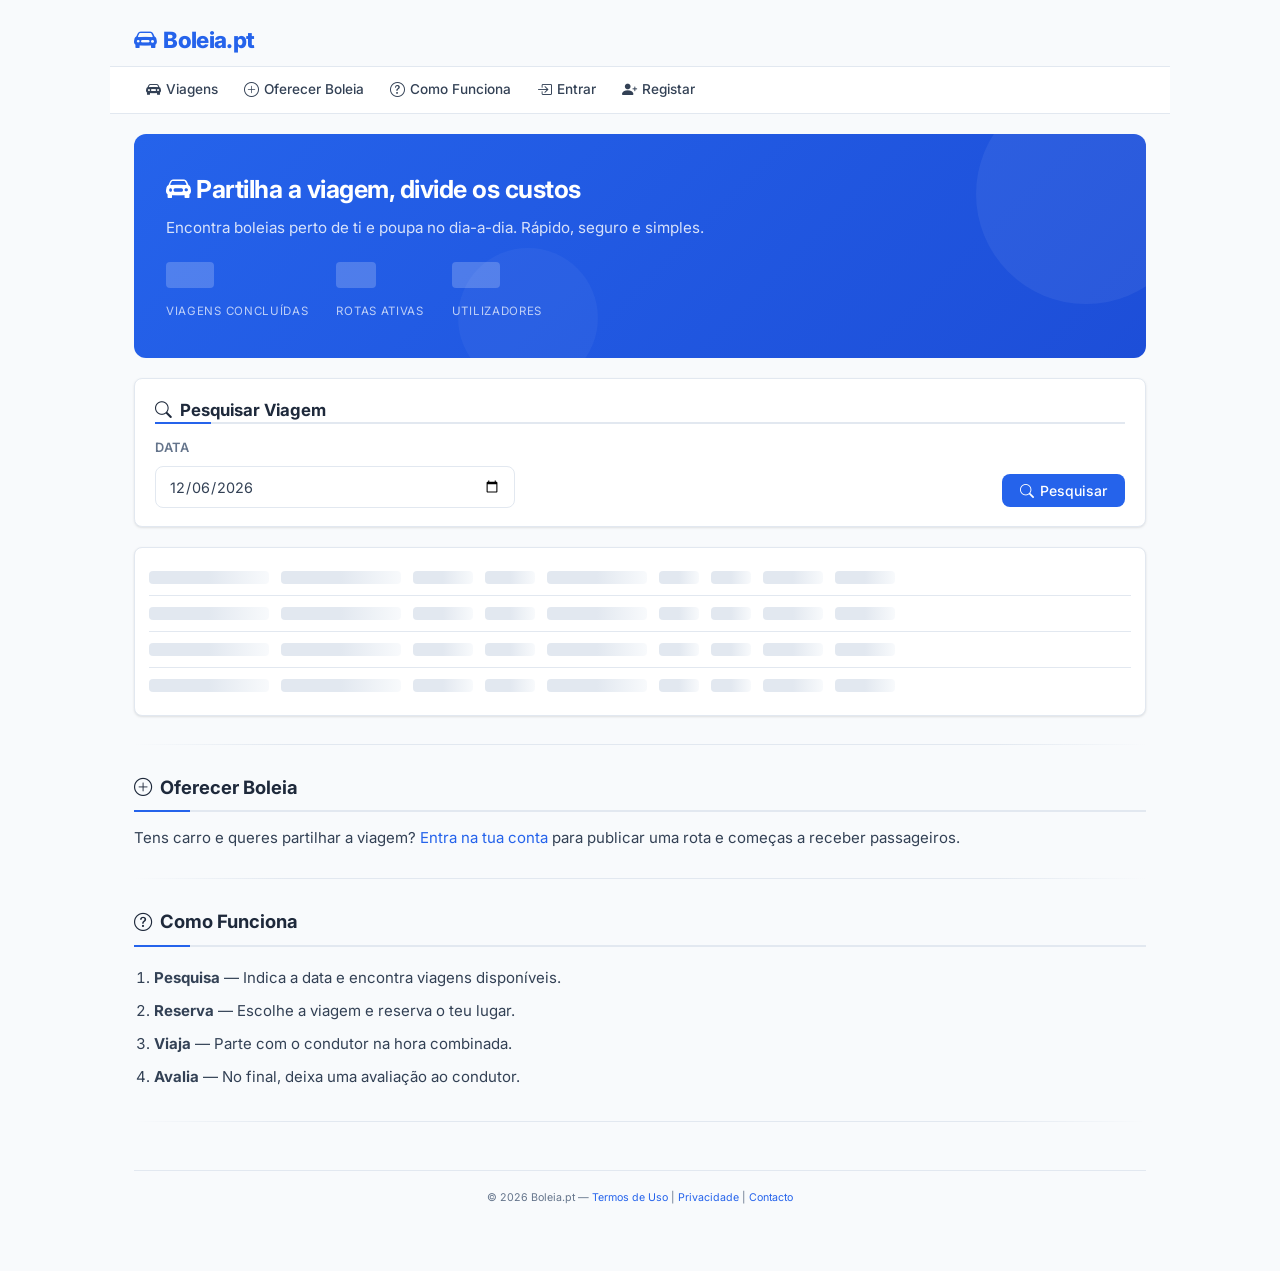
==== frontend/index.html @ d7f95667 "Boleia.pt — plataforma de partilha de viagens" ====
<!DOCTYPE html>
<html lang="pt">
<head>
  <meta charset="UTF-8" />
  <meta name="viewport" content="width=device-width, initial-scale=1.0" />
  <title>Boleia.pt — Partilha de Viagens</title>
  <link rel="stylesheet" href="style.css" />
  <link rel="stylesheet" href="https://cdn.jsdelivr.net/npm/bootstrap-icons@1.11.3/font/bootstrap-icons.min.css" />
  <script>
    fetch('../backend/auth/me.php').then(r => r.json()).then(d => {
      if (d.user) location.replace('dashboard.html');
    }).catch(() => {});
  </script>
</head>
<body>

<h1><i class="bi bi-car-front-fill" aria-hidden="true"></i> Boleia.pt</h1>
<nav>
  <a href="#viagens"><i class="bi bi-car-front-fill"></i> Viagens</a>
  <a href="#oferecer"><i class="bi bi-plus-circle"></i> Oferecer Boleia</a>
  <a href="#como-funciona"><i class="bi bi-question-circle"></i> Como Funciona</a>
  <a href="login.html"><i class="bi bi-box-arrow-in-right"></i> Entrar</a>
  <a href="registo.html"><i class="bi bi-person-plus-fill"></i> Registar</a>
</nav>
<div class="hero">
  <p class="hero-title"><i class="bi bi-car-front-fill"></i> Partilha a viagem, divide os custos</p>
  <p class="hero-sub">Encontra boleias perto de ti e poupa no dia-a-dia. Rápido, seguro e simples.</p>
  <div class="hero-stats" id="hero-stats">
    <div class="hero-stat">
      <strong id="stat-viagens"><div class="skeleton" style="width:48px;height:26px;background:rgba(255,255,255,.2)"></div></strong>
      <span>Viagens concluídas</span>
    </div>
    <div class="hero-stat">
      <strong id="stat-rotas"><div class="skeleton" style="width:40px;height:26px;background:rgba(255,255,255,.2)"></div></strong>
      <span>Rotas ativas</span>
    </div>
    <div class="hero-stat">
      <strong id="stat-users"><div class="skeleton" style="width:48px;height:26px;background:rgba(255,255,255,.2)"></div></strong>
      <span>Utilizadores</span>
    </div>
  </div>
</div>
<div class="filter-bar" id="viagens">
  <h2 style="margin:0 0 14px;border:none;padding:0;font-size:1.05rem"><i class="bi bi-search"></i> Pesquisar Viagem</h2>
  <form onsubmit="pesquisar(event)">
    <div class="form-row">
      <div class="form-group">
        <label for="data">Data</label>
        <input type="date" id="data" required />
      </div>
      <div style="display:flex;align-items:flex-end;gap:8px;padding-bottom:1px">
        <button type="submit"><i class="bi bi-search"></i> Pesquisar</button>
      </div>
    </div>
  </form>
</div>

<div id="tabela-viagens"></div>

<hr>

<h2 id="oferecer"><i class="bi bi-plus-circle"></i> Oferecer Boleia</h2>
<p>Tens carro e queres partilhar a viagem? <a href="login.html">Entra na tua conta</a> para publicar uma rota e começas a receber passageiros.</p>

<hr>

<h2 id="como-funciona"><i class="bi bi-question-circle"></i> Como Funciona</h2>
<ol style="line-height:2.2;padding-left:20px">
  <li><b>Pesquisa</b> — Indica a data e encontra viagens disponíveis.</li>
  <li><b>Reserva</b> — Escolhe a viagem e reserva o teu lugar.</li>
  <li><b>Viaja</b> — Parte com o condutor na hora combinada.</li>
  <li><b>Avalia</b> — No final, deixa uma avaliação ao condutor.</li>
</ol>

<hr>

<footer>
  <small>&copy; 2026 Boleia.pt — <a href="#">Termos de Uso</a> | <a href="#">Privacidade</a> | <a href="#">Contacto</a></small>
</footer>

<script src="utils.js"></script>
<script>
  function fmt(d) { if (!d) return '—'; const [y,m,dd] = d.split('-'); return `${dd}/${m}/${y}`; }
  function esc(s) { return String(s||'').replace(/&/g,'&amp;').replace(/</g,'&lt;').replace(/>/g,'&gt;'); }

  async function carregarViagens(date) {
    const div = document.getElementById('tabela-viagens');
    div.innerHTML = skeletonRows(4, [120,120,60,50,100,40,40,60,60]);

    const res  = await fetch(`../backend/bookings/search.php?date=${date}`);
    const data = await res.json();
    if (!data.success) {
      div.innerHTML = `<div class="alert alert-danger"><i class="bi bi-x-circle-fill"></i> ${esc(data.message)}</div>`;
      return;
    }
    const r = data.results || [];
    if (r.length === 0) {
      div.innerHTML = `<div class="empty-state">
        <i class="bi bi-calendar-x"></i>
        <p>Sem viagens disponíveis para ${fmt(date)}.</p>
        <p style="font-size:0.8rem">Tenta outra data ou <a href="registo.html">regista-te</a> para receber notificações.</p>
      </div>`;
      return;
    }

    div.innerHTML = `
      <p class="result-count"><i class="bi bi-check-circle-fill"></i> ${r.length} viagem(ns) para ${fmt(date)}</p>
      <div class="table-wrap"><table border="1" cellpadding="8">
        <thead><tr>
          <th>Origem</th><th>Destino</th><th>Data</th><th>Hora</th>
          <th>Condutor</th><th>Avaliação</th><th>Lugares</th><th>Preço/pessoa</th><th>Ação</th>
        </tr></thead>
        <tbody>
          ${r.map(v => {
            const stops   = JSON.parse(v.stops || '[]');
            const origem  = stops[0]?.address || '—';
            const destino = stops[stops.length-1]?.address || '—';
            const livres  = v.total_seats - v.seats_taken;
            const rating  = v.avg_rating ? Number(v.avg_rating).toFixed(1) + ' ★' : '—';
            return `<tr>
              <td>${esc(origem)}</td>
              <td>${esc(destino)}</td>
              <td>${fmt(v.date)}</td>
              <td>${v.depart_time?.slice(0,5) || '—'}</td>
              <td>${esc(v.driver_name)}</td>
              <td>${rating}</td>
              <td>${livres}</td>
              <td class="price-tag">${Number(v.price_per_seat).toFixed(2)} <small>€</small></td>
              <td><a href="login.html" class="btn-sm btn-info"><i class="bi bi-arrow-right-circle-fill"></i> Ver</a></td>
            </tr>`;
          }).join('')}
        </tbody>
      </table></div>`;
  }

  async function carregarStats() {
    const res  = await fetch('../backend/routes/public_stats.php');
    const data = await res.json();
    document.getElementById('stat-viagens').textContent = data.total_trips  || '—';
    document.getElementById('stat-rotas').textContent   = data.active_routes || '—';
    document.getElementById('stat-users').textContent   = data.total_users  || '—';
  }

  function pesquisar(e) {
    e.preventDefault();
    const date = document.getElementById('data').value;
    if (!date) { toast('Seleciona uma data.', 'warning'); return; }
    carregarViagens(date);
  }

  const hoje = new Date().toISOString().slice(0,10);
  document.getElementById('data').value = hoje;
  carregarViagens(hoje);
  carregarStats();
</script>

</body>
</html>
---- frontend/style.css ----
@import url('https://fonts.googleapis.com/css2?family=Inter:wght@300;400;500;600;700&display=swap');


:root {
  --primary:        #2563EB;
  --primary-dark:   #1D4ED8;
  --primary-light:  #EFF6FF;
  --dark:           #1E293B;
  --text:           #334155;
  --muted:          #64748B;
  --bg:             #F8FAFC;
  --surface:        #FFFFFF;
  --border:         #E2E8F0;
  --danger:         #DC2626;
  --danger-light:   #FEF2F2;
  --success:        #16A34A;
  --success-light:  #F0FDF4;
  --warning:        #D97706;
  --warning-light:  #FFFBEB;
  --radius:         8px;
  --shadow:         0 1px 3px rgba(0,0,0,.08), 0 1px 2px rgba(0,0,0,.04);
  --shadow-md:      0 4px 12px rgba(0,0,0,.1), 0 2px 4px rgba(0,0,0,.06);
}


*, *::before, *::after { box-sizing: border-box; margin: 0; padding: 0; }

body {
  font-family: 'Inter', system-ui, Arial, sans-serif;
  font-size: 15px;
  line-height: 1.6;
  background: var(--bg);
  color: var(--text);
  max-width: 1060px;
  margin: 0 auto;
  padding: 0 24px 64px;
}


body > h1:first-of-type {
  font-size: 1.4rem;
  font-weight: 800;
  color: var(--primary);
  padding: 22px 0 2px;
  letter-spacing: -0.03em;
  display: flex;
  align-items: center;
  gap: 8px;
}

.user-bar {
  font-size: 0.85rem;
  color: var(--muted);
  margin-bottom: 4px;
}
.user-bar b { color: var(--dark); font-weight: 600; }
.user-bar a { color: var(--muted); font-size: 0.85rem; display: inline-flex; align-items: center; gap: 3px; }
.user-bar a:hover { color: var(--primary); text-decoration: none; }


nav {
  display: flex;
  flex-wrap: wrap;
  gap: 2px;
  margin: 6px -24px 0;
  padding: 5px 24px;
  border-top: 1px solid var(--border);
  border-bottom: 1px solid var(--border);
  font-size: 0; 
  position: sticky;
  top: 0;
  z-index: 100;
  background: rgba(255,255,255,0.92);
  backdrop-filter: blur(10px);
  -webkit-backdrop-filter: blur(10px);
}
nav a {
  display: inline-flex;
  align-items: center;
  gap: 5px;
  padding: 6px 12px;
  border-radius: 6px;
  color: var(--text);
  text-decoration: none;
  font-size: 0.85rem;
  font-weight: 500;
  transition: background 150ms, color 150ms;
}
nav a:hover { background: var(--primary-light); color: var(--primary); text-decoration: none; }
nav a i { font-size: 0.95rem; }


h1 { font-size: 1.5rem; font-weight: 700; color: var(--dark); letter-spacing: -0.02em; }
h2 {
  font-size: 1.15rem; font-weight: 700; color: var(--dark);
  margin: 28px 0 14px; padding-bottom: 10px;
  border-bottom: none;
  background: linear-gradient(90deg, var(--primary) 0, var(--primary) 56px, var(--border) 56px) no-repeat bottom / 100% 2px;
  display: flex; align-items: center; gap: 8px;
}
h3 { font-size: 1rem; font-weight: 600; color: var(--dark); margin: 20px 0 10px; }
h4 { font-size: 0.9rem; font-weight: 600; color: var(--text); margin: 14px 0 8px; }


hr {
  border: none;
  height: 1px;
  background: linear-gradient(90deg, transparent, var(--border) 15%, var(--border) 85%, transparent);
  margin: 28px 0;
}


a { color: var(--primary); text-decoration: none; }
a:hover { color: var(--primary-dark); text-decoration: underline; }


button, input[type="submit"] {
  display: inline-flex;
  align-items: center;
  gap: 6px;
  background: var(--primary);
  color: #fff;
  border: none;
  padding: 8px 18px;
  border-radius: var(--radius);
  font-size: 0.875rem;
  font-weight: 500;
  font-family: inherit;
  cursor: pointer;
  transition: background 150ms, transform 80ms;
}
button:hover { background: var(--primary-dark); }
button:active { transform: scale(0.98); }
button:disabled { opacity: 0.5; cursor: not-allowed; transform: none; }

button[type="button"] {
  background: var(--surface);
  color: var(--text);
  border: 1px solid var(--border);
}
button[type="button"]:hover { background: var(--bg); border-color: var(--primary); color: var(--primary); }


a.btn-sm {
  display: inline-flex;
  align-items: center;
  gap: 4px;
  padding: 3px 10px;
  border-radius: 6px;
  font-size: 0.8rem;
  font-weight: 500;
  cursor: pointer;
  text-decoration: none;
  transition: background 150ms;
}
a.btn-ok  { background: var(--success-light); color: var(--success); }
a.btn-ok:hover { background: #DCFCE7; color: var(--success); text-decoration: none; }
a.btn-danger { background: var(--danger-light); color: var(--danger); }
a.btn-danger:hover { background: #FECACA; color: var(--danger); text-decoration: none; }
a.btn-info { background: var(--primary-light); color: var(--primary); }
a.btn-info:hover { background: #DBEAFE; color: var(--primary-dark); text-decoration: none; }
a.btn-muted { background: #F1F5F9; color: var(--muted); }
a.btn-muted:hover { background: #E2E8F0; color: var(--text); text-decoration: none; }


form label { display: block; font-weight: 500; font-size: 0.875rem; color: var(--text); margin-bottom: 4px; }

form input[type="text"],
form input[type="email"],
form input[type="password"],
form input[type="number"],
form input[type="date"],
form input[type="time"],
form input[type="tel"],
form input[type="url"],
form select,
form textarea {
  display: block;
  padding: 10px 13px;
  min-height: 42px;
  border: 1px solid var(--border);
  border-radius: var(--radius);
  font-size: 0.9rem;
  font-family: inherit;
  color: var(--text);
  background: var(--surface);
  width: 100%;
  max-width: 360px;
  transition: border-color 180ms, box-shadow 180ms;
}
form input:focus, form select:focus, form textarea:focus {
  outline: none;
  border-color: var(--primary);
  box-shadow: 0 0 0 3px rgba(37,99,235,.12);
}

fieldset {
  border: 1px solid var(--border);
  border-radius: var(--radius);
  padding: 12px 16px;
  margin: 8px 0;
}
fieldset legend { font-weight: 600; font-size: 0.875rem; padding: 0 6px; color: var(--text); }
fieldset label { display: inline-flex; align-items: center; gap: 6px; font-weight: 400; margin-right: 16px; cursor: pointer; }


table {
  border-collapse: collapse;
  width: 100%;
  background: var(--surface);
  border-radius: var(--radius);
  overflow: hidden;
  box-shadow: var(--shadow);
  font-size: 0.875rem;
}

table[border], table[border] td, table[border] th { border: none; }
thead th {
  background: var(--dark);
  color: #fff;
  padding: 11px 14px;
  text-align: left;
  font-weight: 600;
  font-size: 0.72rem;
  text-transform: uppercase;
  letter-spacing: 0.06em;
  white-space: nowrap;
}
thead th:first-child { border-radius: var(--radius) 0 0 0; }
thead th:last-child  { border-radius: 0 var(--radius) 0 0; }
td {
  padding: 11px 14px;
  border-bottom: 1px solid var(--border);
  vertical-align: middle;
}
tr:last-child td { border-bottom: none; }
tbody tr:nth-child(even) { background: #FAFBFD; }
tbody tr:hover { background: var(--primary-light); transition: background 120ms; }


.badge {
  display: inline-flex;
  align-items: center;
  gap: 4px;
  padding: 2px 9px;
  border-radius: 99px;
  font-size: 0.72rem;
  font-weight: 600;
  white-space: nowrap;
}
.badge-pending   { background: var(--warning-light); color: var(--warning); }
.badge-confirmed { background: var(--success-light); color: var(--success); }
.badge-completed { background: var(--primary-light); color: var(--primary); }
.badge-cancelled { background: var(--danger-light);  color: var(--danger); }
.badge-active    { background: var(--success-light); color: var(--success); }
.badge-paused    { background: var(--warning-light); color: var(--warning); }
.badge-archived  { background: #F1F5F9; color: var(--muted); }


.alert {
  display: flex;
  align-items: flex-start;
  gap: 10px;
  padding: 12px 16px;
  border-radius: var(--radius);
  font-size: 0.875rem;
  margin-bottom: 16px;
  line-height: 1.5;
}
.alert i { font-size: 1.1rem; flex-shrink: 0; margin-top: 1px; }
.alert-warning { background: var(--warning-light); border: 1px solid #FDE68A; color: #92400E; }
.alert-success { background: var(--success-light); border: 1px solid #BBF7D0; color: #166534; }
.alert-danger  { background: var(--danger-light);  border: 1px solid #FECACA; color: #991B1B; }
.alert-info    { background: var(--primary-light); border: 1px solid #BFDBFE; color: #1E40AF; }


.caixa {
  background: var(--surface);
  border: 1px solid var(--border);
  border-radius: var(--radius);
  padding: 20px 24px;
  margin-top: 16px;
  box-shadow: var(--shadow);
}


.modal-box {
  display: none;
  border: none !important;
  border-radius: var(--radius) !important;
  box-shadow: var(--shadow-md) !important;
  padding: 24px !important;
  background: var(--surface);
}
.modal-box h3 { margin-top: 0; }


#mapa { border-radius: var(--radius); overflow: hidden; }


a.back-link {
  display: inline-flex;
  align-items: center;
  gap: 5px;
  color: var(--muted);
  font-size: 0.875rem;
}
a.back-link:hover { color: var(--primary); text-decoration: none; }


footer {
  margin-top: 48px;
  color: var(--muted);
  font-size: 0.8rem;
  text-align: center;
  padding-top: 16px;
  border-top: 1px solid var(--border);
}


@media (max-width: 640px) {
  body { padding: 0 12px 32px; }
  table { font-size: 0.8rem; }
  td, thead th { padding: 8px 10px; }
  form input, form select, form textarea { max-width: 100%; }
  nav a { font-size: 0.8rem; padding: 4px 8px; }
}


:focus-visible {
  outline: 2px solid var(--primary);
  outline-offset: 2px;
  border-radius: var(--radius);
}
button:focus-visible, input[type="submit"]:focus-visible { outline-offset: 3px; }


nav a.nav-active {
  background: var(--primary-light);
  color: var(--primary);
  font-weight: 600;
}


.tabs {
  display: flex;
  gap: 2px;
  border-bottom: 2px solid var(--border);
  margin: 20px 0 0;
  overflow-x: auto;
  -webkit-overflow-scrolling: touch;
  scrollbar-width: none;
}
.tabs::-webkit-scrollbar { display: none; }
.tab-btn {
  display: inline-flex;
  align-items: center;
  gap: 6px;
  padding: 9px 16px;
  border-radius: 6px 6px 0 0;
  color: var(--muted);
  font-size: 0.875rem;
  font-weight: 500;
  background: transparent;
  border: none;
  border-bottom: 2px solid transparent;
  margin-bottom: -2px;
  cursor: pointer;
  text-decoration: none;
  white-space: nowrap;
  transition: color 150ms, background 150ms;
  font-family: inherit;
}
.tab-btn:hover { color: var(--text); background: var(--bg); text-decoration: none; }
.tab-btn.active { color: var(--primary); border-bottom-color: var(--primary); font-weight: 600; }
.tab-count {
  background: #E2E8F0;
  color: var(--muted);
  border-radius: 99px;
  font-size: 0.68rem;
  padding: 1px 6px;
  font-weight: 700;
  min-width: 18px;
  text-align: center;
}
.tab-btn.active .tab-count { background: var(--primary); color: #fff; }
.tab-panel { display: none; padding-top: 20px; }
.tab-panel.active { display: block; }


.stat-grid {
  display: grid;
  grid-template-columns: repeat(auto-fit, minmax(150px, 1fr));
  gap: 12px;
  margin: 16px 0 24px;
}
.stat-card {
  background: var(--surface);
  border: 1px solid var(--border);
  border-left: 3px solid var(--border);
  border-radius: var(--radius);
  padding: 16px 18px;
  box-shadow: var(--shadow);
  transition: box-shadow 150ms;
}
.stat-card:hover { box-shadow: var(--shadow-md); }
.stat-card.c-primary { border-left-color: var(--primary); }
.stat-card.c-success  { border-left-color: var(--success); }
.stat-card.c-warning  { border-left-color: var(--warning); }
.stat-card.c-muted    { border-left-color: var(--muted); }
.stat-label {
  font-size: 0.72rem;
  font-weight: 600;
  color: var(--muted);
  text-transform: uppercase;
  letter-spacing: 0.06em;
  margin-bottom: 6px;
}
.stat-value {
  font-size: 1.55rem;
  font-weight: 700;
  color: var(--dark);
  line-height: 1.1;
}
.stat-sub { font-size: 0.75rem; color: var(--muted); margin-top: 4px; }


.toast-container {
  position: fixed;
  bottom: 20px;
  right: 20px;
  z-index: 9999;
  display: flex;
  flex-direction: column;
  gap: 8px;
  pointer-events: none;
}
.toast {
  display: flex;
  align-items: center;
  gap: 10px;
  padding: 11px 16px;
  border-radius: var(--radius);
  font-size: 0.875rem;
  font-weight: 500;
  box-shadow: var(--shadow-md);
  pointer-events: auto;
  max-width: 340px;
  cursor: pointer;
  animation: toast-in 220ms ease-out;
}
.toast.out { animation: toast-out 180ms ease-in forwards; }
.toast-success { background: var(--success-light); border: 1px solid #BBF7D0; color: #166534; }
.toast-danger  { background: var(--danger-light);  border: 1px solid #FECACA; color: #991B1B; }
.toast-info    { background: var(--primary-light); border: 1px solid #BFDBFE; color: #1E40AF; }
.toast-warning { background: var(--warning-light); border: 1px solid #FDE68A; color: #92400E; }
@keyframes toast-in {
  from { opacity: 0; transform: translateX(16px); }
  to   { opacity: 1; transform: translateX(0); }
}
@keyframes toast-out {
  from { opacity: 1; transform: translateX(0); }
  to   { opacity: 0; transform: translateX(16px); }
}


@keyframes shimmer {
  0%   { background-position: -200% 0; }
  100% { background-position:  200% 0; }
}
.skeleton {
  background: linear-gradient(90deg, #E2E8F0 25%, #F8FAFC 50%, #E2E8F0 75%);
  background-size: 200% 100%;
  animation: shimmer 1.5s ease-in-out infinite;
  border-radius: 4px;
  display: inline-block;
}
.skeleton-rows {
  background: var(--surface);
  border: 1px solid var(--border);
  border-radius: var(--radius);
  box-shadow: var(--shadow);
  padding: 12px 14px;
}
.skeleton-row {
  display: flex;
  gap: 12px;
  align-items: center;
  padding: 11px 0;
  border-bottom: 1px solid var(--border);
}
.skeleton-row:last-child { border-bottom: none; }


.hero {
  background: linear-gradient(135deg, var(--primary) 0%, var(--primary-dark) 100%);
  border-radius: 12px;
  padding: 36px 32px;
  margin: 20px 0;
  color: #fff;
  position: relative;
  overflow: hidden;
}
.hero::before {
  content: '';
  position: absolute;
  top: -50px; right: -50px;
  width: 220px; height: 220px;
  background: rgba(255,255,255,0.06);
  border-radius: 50%;
  pointer-events: none;
}
.hero::after {
  content: '';
  position: absolute;
  bottom: -30px; left: 32%;
  width: 140px; height: 140px;
  background: rgba(255,255,255,0.04);
  border-radius: 50%;
  pointer-events: none;
}
.hero-title {
  font-size: 1.55rem;
  font-weight: 700;
  color: #fff;
  margin: 0 0 6px;
  letter-spacing: -0.02em;
  position: relative;
}
.hero-sub {
  color: rgba(255,255,255,0.82);
  font-size: 0.95rem;
  margin: 0 0 22px;
  position: relative;
}
.hero-stats {
  display: flex;
  gap: 28px;
  flex-wrap: wrap;
  position: relative;
}
.hero-stat strong { font-size: 1.35rem; font-weight: 700; color: #fff; display: block; }
.hero-stat span {
  font-size: 0.72rem;
  color: rgba(255,255,255,0.7);
  text-transform: uppercase;
  letter-spacing: 0.06em;
}


.filter-bar {
  background: var(--surface);
  border: 1px solid var(--border);
  border-radius: var(--radius);
  padding: 18px 20px;
  box-shadow: var(--shadow);
  margin: 20px 0;
}
.form-row {
  display: flex;
  gap: 16px;
  flex-wrap: wrap;
  align-items: flex-end;
}
.form-group {
  display: flex;
  flex-direction: column;
  gap: 4px;
  flex: 1;
  min-width: 130px;
}
.form-group label {
  font-size: 0.8rem;
  font-weight: 600;
  color: var(--muted);
  text-transform: uppercase;
  letter-spacing: 0.05em;
}
.form-group input,
.form-group select {
  margin: 0;
  max-width: 100%;
}


.modal-overlay {
  position: fixed;
  inset: 0;
  background: rgba(15, 23, 42, 0.5);
  z-index: 500;
  display: flex;
  align-items: center;
  justify-content: center;
  padding: 20px;
  animation: fade-in 150ms ease-out;
}
@keyframes fade-in {
  from { opacity: 0; }
  to   { opacity: 1; }
}
.modal-overlay .modal-box {
  display: block !important;
  width: 100%;
  max-width: 500px;
  max-height: 85vh;
  overflow-y: auto;
  animation: scale-in 200ms cubic-bezier(0.34, 1.1, 0.64, 1);
}
@keyframes scale-in {
  from { opacity: 0; transform: scale(0.94) translateY(8px); }
  to   { opacity: 1; transform: scale(1)    translateY(0); }
}
.modal-header {
  display: flex;
  align-items: center;
  justify-content: space-between;
  margin-bottom: 16px;
  padding-bottom: 12px;
  border-bottom: 1px solid var(--border);
}
.modal-header h3 { margin: 0; }
.modal-close {
  background: none !important;
  border: none !important;
  color: var(--muted);
  cursor: pointer;
  font-size: 1.1rem;
  padding: 4px 7px;
  border-radius: 6px !important;
  display: flex;
  align-items: center;
  transition: color 150ms, background 150ms !important;
}
.modal-close:hover { color: var(--dark) !important; background: var(--bg) !important; }


.empty-state {
  text-align: center;
  padding: 40px 20px;
  color: var(--muted);
}
.empty-state > i { font-size: 2.4rem; display: block; margin-bottom: 12px; opacity: 0.35; }
.empty-state p { margin: 0 0 16px; font-size: 0.9rem; }


@keyframes spin { to { transform: rotate(360deg); } }
.spinner {
  width: 14px; height: 14px;
  border: 2px solid rgba(255,255,255,0.35);
  border-top-color: #fff;
  border-radius: 50%;
  animation: spin 600ms linear infinite;
  display: inline-block;
  flex-shrink: 0;
}
button.loading { opacity: 0.72; cursor: not-allowed; pointer-events: none; }


.result-count {
  display: inline-flex;
  align-items: center;
  gap: 5px;
  background: var(--primary-light);
  color: var(--primary);
  border-radius: 99px;
  font-size: 0.78rem;
  font-weight: 600;
  padding: 3px 10px;
  margin-bottom: 12px;
}


@media (max-width: 640px) {
  .stat-grid { grid-template-columns: 1fr 1fr; }
  .stat-value { font-size: 1.25rem; }
  .hero { padding: 24px 18px; }
  .hero-title { font-size: 1.25rem; }
  .hero-stats { gap: 18px; }
  .toast-container { bottom: 12px; right: 12px; left: 12px; }
  .toast { max-width: 100%; }
  .form-row { flex-direction: column; gap: 10px; }
  .tab-btn { padding: 8px 12px; font-size: 0.82rem; }
}

@media (prefers-reduced-motion: reduce) {
  .skeleton, .toast, .toast.out, .modal-overlay,
  .modal-overlay .modal-box, .spinner {
    animation: none !important;
    transition: none !important;
  }
}




html { scroll-behavior: smooth; }
::-webkit-scrollbar { width: 6px; height: 6px; }
::-webkit-scrollbar-track { background: transparent; }
::-webkit-scrollbar-thumb { background: #CBD5E1; border-radius: 99px; }
::-webkit-scrollbar-thumb:hover { background: #94A3B8; }
* { scrollbar-width: thin; scrollbar-color: #CBD5E1 transparent; }


.table-wrap {
  overflow-x: auto;
  -webkit-overflow-scrolling: touch;
  border-radius: var(--radius);
  scrollbar-width: thin;
  scrollbar-color: #CBD5E1 transparent;
}
.table-wrap::-webkit-scrollbar { height: 4px; }
.table-wrap::-webkit-scrollbar-thumb { background: #CBD5E1; border-radius: 99px; }


@keyframes fadeUp {
  from { opacity: 0; transform: translateY(12px); }
  to   { opacity: 1; transform: translateY(0); }
}
@keyframes fadeIn {
  from { opacity: 0; }
  to   { opacity: 1; }
}
.fade-up { animation: fadeUp 350ms ease-out both; }
.fade-in { animation: fadeIn 250ms ease-out both; }


.tab-panel.active { animation: fadeUp 220ms ease-out both; }


a.back-link i { transition: transform 180ms ease; }
a.back-link:hover i { transform: translateX(-4px); }


.caixa { transition: box-shadow 180ms, transform 180ms; }
.caixa:hover { box-shadow: var(--shadow-md); }


.btn-group {
  display: inline-flex;
  gap: 6px;
  flex-wrap: wrap;
  align-items: center;
}


.divider-label {
  display: flex;
  align-items: center;
  gap: 12px;
  margin: 24px 0;
  color: var(--muted);
  font-size: 0.78rem;
  font-weight: 600;
  text-transform: uppercase;
  letter-spacing: 0.06em;
}
.divider-label::before,
.divider-label::after {
  content: '';
  flex: 1;
  height: 1px;
  background: var(--border);
}


tfoot td {
  padding: 10px 14px;
  font-weight: 600;
  font-size: 0.85rem;
  background: var(--bg);
  border-top: 2px solid var(--border);
}


.status-dot {
  display: inline-block;
  width: 8px;
  height: 8px;
  border-radius: 50%;
  flex-shrink: 0;
}
.status-dot.online  { background: var(--success); box-shadow: 0 0 0 2px #DCFCE7; }
.status-dot.pending { background: var(--warning); box-shadow: 0 0 0 2px #FEF9C3; }
.status-dot.offline { background: var(--muted); }


.price-tag {
  font-weight: 700;
  color: var(--dark);
  font-size: 1.05rem;
  font-variant-numeric: tabular-nums;
}
.price-tag small {
  font-size: 0.75rem;
  font-weight: 500;
  color: var(--muted);
}


.route-arrow {
  display: inline-flex;
  align-items: center;
  gap: 6px;
  font-size: 0.875rem;
}
.route-arrow .stop { color: var(--text); }
.route-arrow .arrow { color: var(--muted); font-size: 0.75rem; }


.info-row {
  display: flex;
  gap: 6px;
  align-items: baseline;
  font-size: 0.875rem;
  margin-bottom: 8px;
}
.info-row .lbl {
  font-size: 0.75rem;
  font-weight: 600;
  color: var(--muted);
  text-transform: uppercase;
  letter-spacing: 0.05em;
  min-width: 80px;
}


.icon-text {
  display: inline-flex;
  align-items: center;
  gap: 5px;
  font-size: 0.875rem;
}
.icon-text i { color: var(--muted); }


nav + hr,
nav + hr + * { margin-top: 0; }
nav + hr { margin-top: 16px; margin-bottom: 16px; }


.refreshing {
  position: relative;
  pointer-events: none;
}
.refreshing::after {
  content: '';
  position: absolute;
  inset: 0;
  background: rgba(255,255,255,0.6);
  border-radius: var(--radius);
  z-index: 5;
}


@media (max-width: 640px) {
  nav { margin: 6px -12px 0; padding: 5px 12px; }
  body { padding: 0 12px 40px; }
  h2 { font-size: 1.05rem; }
  .hero-title { font-size: 1.15rem; }
  thead th { font-size: 0.68rem; padding: 9px 10px; }
  td { padding: 9px 10px; }
}

@media (prefers-reduced-motion: reduce) {
  .fade-up, .fade-in, .tab-panel.active,
  a.back-link i, .caixa {
    animation: none !important;
    transition: none !important;
  }
}
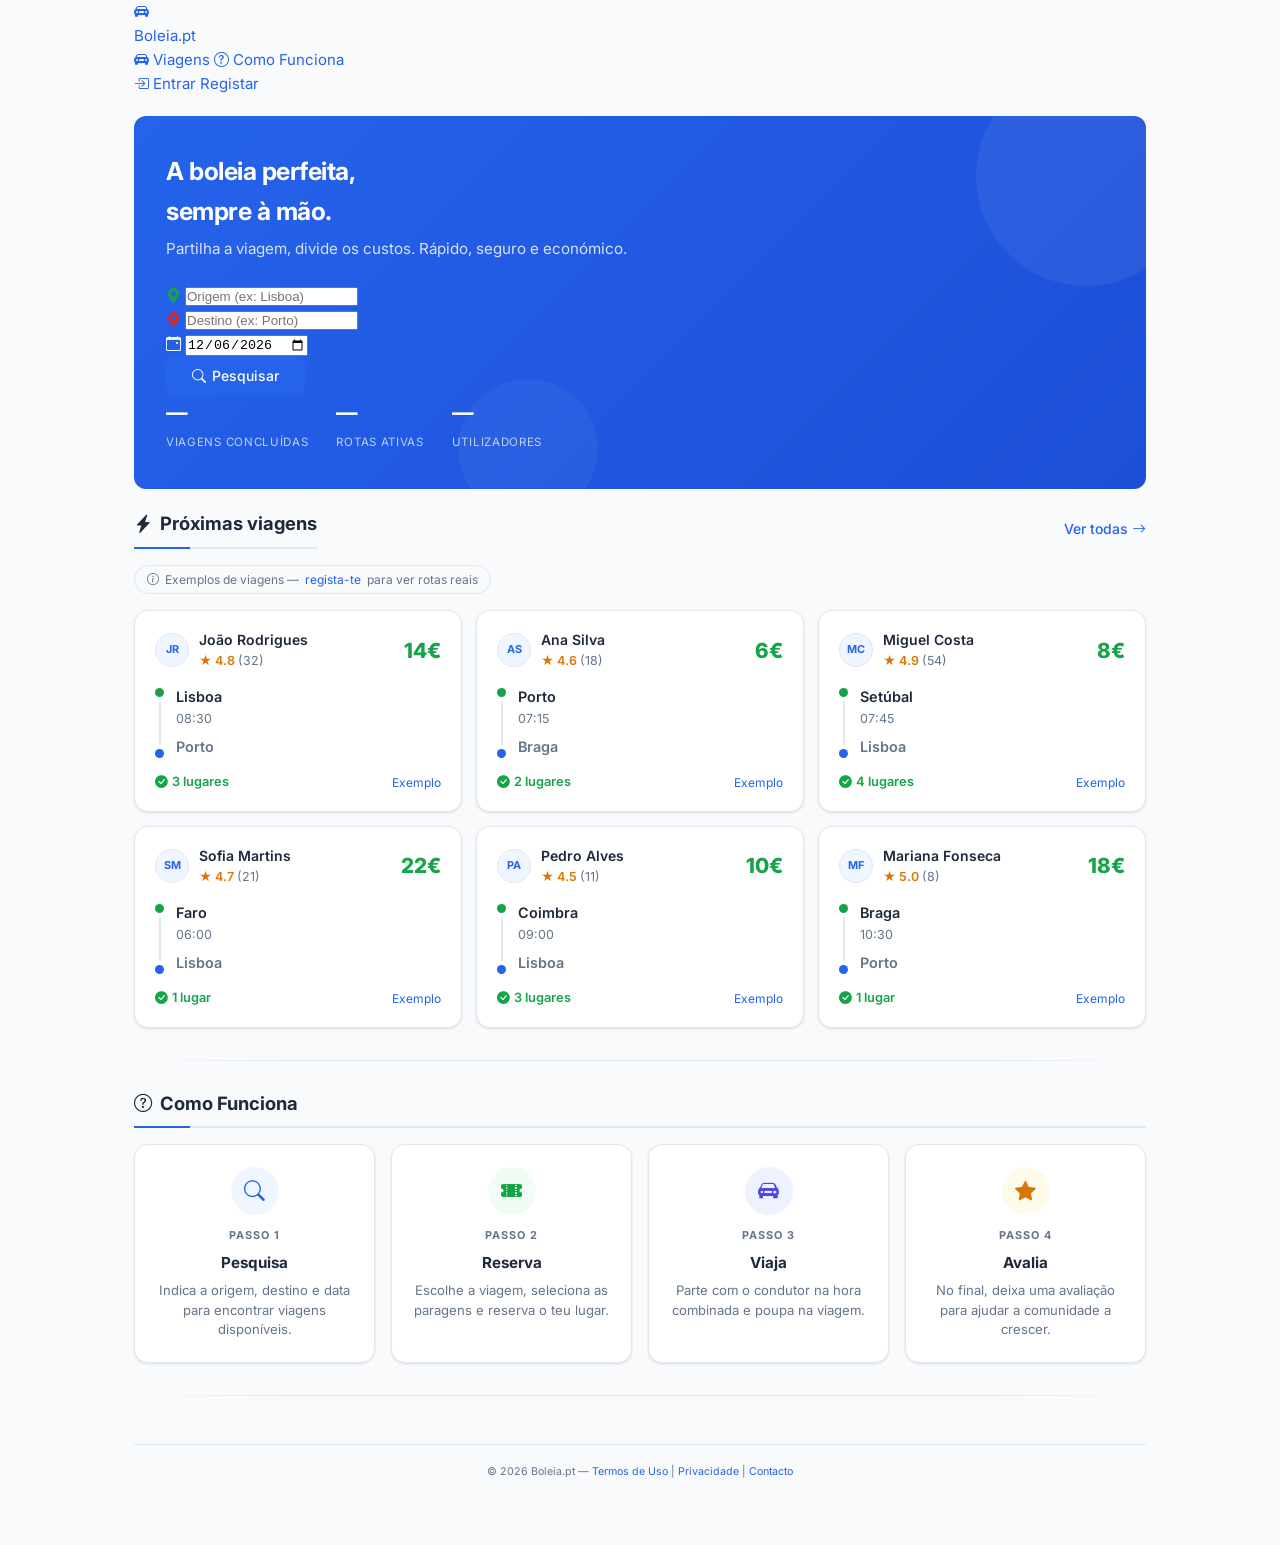
==== commit d6b86616: "homepage: rotas disponíveis sem data obrigatória com fallback para cards demo e pesquisa com origem/" ====
--- a/frontend/index.html
+++ b/frontend/index.html
@@ -8,69 +8,188 @@
   <link rel="stylesheet" href="https://cdn.jsdelivr.net/npm/bootstrap-icons@1.11.3/font/bootstrap-icons.min.css" />
   <script>
     fetch('../backend/auth/me.php').then(r => r.json()).then(d => {
-      if (d.user) location.replace('dashboard.html');
+      if (d.user) {
+        const r = d.user.role;
+        location.replace(r === 'ADMIN' ? 'admin.html'
+          : (r === 'DRIVER' || r === 'BOTH') ? 'dashboard_condutor.html'
+          : 'dashboard.html');
+      }
     }).catch(() => {});
   </script>
+  <style>
+    
+    .rc-grid {
+      display: grid;
+      grid-template-columns: repeat(auto-fill, minmax(300px, 1fr));
+      gap: 14px;
+      margin-bottom: 32px;
+    }
+    .rc {
+      background: var(--surface);
+      border: 1px solid var(--border);
+      border-radius: 14px;
+      padding: 18px 20px;
+      box-shadow: var(--shadow);
+      cursor: pointer;
+      transition: box-shadow 150ms, border-color 150ms;
+      display: flex;
+      flex-direction: column;
+      gap: 14px;
+    }
+    .rc:hover { box-shadow: var(--shadow-md); border-color: var(--primary); }
+    .rc-top { display: flex; align-items: center; justify-content: space-between; gap: 12px; }
+    .rc-driver { display: flex; align-items: center; gap: 10px; }
+    .rc-av {
+      width: 34px; height: 34px; border-radius: 50%;
+      background: var(--primary-light); color: var(--primary);
+      display: flex; align-items: center; justify-content: center;
+      font-size: 0.68rem; font-weight: 700; flex-shrink: 0; overflow: hidden;
+      border: 1.5px solid var(--border);
+    }
+    .rc-av img { width: 100%; height: 100%; object-fit: cover; }
+    .rc-dname { font-size: 0.875rem; font-weight: 600; color: var(--dark); }
+    .rc-rating { font-size: 0.78rem; color: var(--warning); font-weight: 600; }
+    .rc-price {
+      font-size: 1.3rem; font-weight: 800; color: var(--success);
+      font-family: 'Plus Jakarta Sans','Inter',sans-serif; white-space: nowrap;
+    }
+    .rc-route { display: flex; align-items: stretch; gap: 12px; }
+    .rc-dots { display: flex; flex-direction: column; align-items: center; padding-top: 3px; }
+    .rc-dot { width: 9px; height: 9px; border-radius: 50%; flex-shrink: 0; }
+    .rc-dot-g { background: var(--success); }
+    .rc-dot-b { background: var(--primary); }
+    .rc-vline { width: 2px; background: var(--border); flex: 1; margin: 4px 0; min-height: 18px; }
+    .rc-addrs { flex: 1; display: flex; flex-direction: column; justify-content: space-between; gap: 6px; }
+    .rc-addr { font-size: 0.9rem; font-weight: 600; color: var(--dark); }
+    .rc-addr-time { font-size: 0.78rem; color: var(--muted); margin-top: 1px; }
+    .rc-foot { display: flex; align-items: center; justify-content: space-between; }
+    .rc-seats { font-size: 0.8rem; font-weight: 600; color: var(--success); display: flex; align-items: center; gap: 4px; }
+    .rc-date  { font-size: 0.78rem; color: var(--muted); }
+
+    
+    .demo-notice {
+      display: inline-flex; align-items: center; gap: 6px;
+      font-size: 0.75rem; color: var(--muted);
+      background: var(--bg); border: 1px solid var(--border);
+      border-radius: 99px; padding: 4px 12px; margin-bottom: 16px;
+    }
+
+    
+    .section-header {
+      display: flex; align-items: center; justify-content: space-between;
+      margin-bottom: 16px;
+    }
+    .section-header h2 { margin: 0; }
+
+    
+    .how-grid {
+      display: grid;
+      grid-template-columns: repeat(auto-fill, minmax(200px, 1fr));
+      gap: 16px;
+      margin-bottom: 32px;
+    }
+    .how-card {
+      background: var(--surface); border: 1px solid var(--border);
+      border-radius: 14px; padding: 22px 20px; box-shadow: var(--shadow);
+      text-align: center;
+    }
+    .how-icon {
+      width: 48px; height: 48px; border-radius: 50%;
+      display: flex; align-items: center; justify-content: center;
+      font-size: 1.3rem; margin: 0 auto 12px;
+    }
+    .how-num {
+      font-size: 0.68rem; font-weight: 700; color: var(--muted);
+      text-transform: uppercase; letter-spacing: 0.08em; margin-bottom: 6px;
+    }
+    .how-title { font-size: 0.95rem; font-weight: 700; color: var(--dark); margin-bottom: 6px; }
+    .how-desc  { font-size: 0.82rem; color: var(--muted); line-height: 1.5; }
+  </style>
 </head>
 <body>
 
-<h1><i class="bi bi-car-front-fill" aria-hidden="true"></i> Boleia.pt</h1>
-<nav>
-  <a href="#viagens"><i class="bi bi-car-front-fill"></i> Viagens</a>
-  <a href="#oferecer"><i class="bi bi-plus-circle"></i> Oferecer Boleia</a>
-  <a href="#como-funciona"><i class="bi bi-question-circle"></i> Como Funciona</a>
-  <a href="login.html"><i class="bi bi-box-arrow-in-right"></i> Entrar</a>
-  <a href="registo.html"><i class="bi bi-person-plus-fill"></i> Registar</a>
-</nav>
-<div class="hero">
-  <p class="hero-title"><i class="bi bi-car-front-fill"></i> Partilha a viagem, divide os custos</p>
-  <p class="hero-sub">Encontra boleias perto de ti e poupa no dia-a-dia. Rápido, seguro e simples.</p>
+<div class="navbar-wrapper">
+  <header class="navbar">
+    <a class="brand" href="index.html">
+      <div class="brand-icon"><i class="bi bi-car-front-fill"></i></div>
+      Boleia.pt
+    </a>
+    <div class="nav-links">
+      <a href="#viagens" class="nav-item"><i class="bi bi-car-front-fill"></i> Viagens</a>
+      <a href="#como-funciona" class="nav-item"><i class="bi bi-question-circle"></i> Como Funciona</a>
+    </div>
+    <div class="user-actions">
+      <a href="login.html" class="nav-item"><i class="bi bi-box-arrow-in-right"></i> Entrar</a>
+      <a href="registo.html" class="nav-btn">Registar</a>
+    </div>
+  </header>
+</div>
+
+<section class="hero" id="viagens">
+  <p class="hero-title">A boleia perfeita,<br>sempre à mão.</p>
+  <p class="hero-sub">Partilha a viagem, divide os custos. Rápido, seguro e económico.</p>
+  <div class="hero-search">
+    <div class="hero-search-input">
+      <i class="bi bi-geo-alt-fill" style="color:var(--success)"></i>
+      <input type="text" id="origem" placeholder="Origem (ex: Lisboa)" />
+    </div>
+    <div class="hero-search-input">
+      <i class="bi bi-geo-alt-fill" style="color:var(--danger)"></i>
+      <input type="text" id="destino" placeholder="Destino (ex: Porto)" />
+    </div>
+    <div class="hero-search-input">
+      <i class="bi bi-calendar-event"></i>
+      <input type="date" id="data" />
+    </div>
+    <button onclick="pesquisarFromHero()" class="nav-btn" style="padding:11px 26px;">
+      <i class="bi bi-search"></i> Pesquisar
+    </button>
+  </div>
   <div class="hero-stats" id="hero-stats">
-    <div class="hero-stat">
-      <strong id="stat-viagens"><div class="skeleton" style="width:48px;height:26px;background:rgba(255,255,255,.2)"></div></strong>
-      <span>Viagens concluídas</span>
-    </div>
-    <div class="hero-stat">
-      <strong id="stat-rotas"><div class="skeleton" style="width:40px;height:26px;background:rgba(255,255,255,.2)"></div></strong>
-      <span>Rotas ativas</span>
-    </div>
-    <div class="hero-stat">
-      <strong id="stat-users"><div class="skeleton" style="width:48px;height:26px;background:rgba(255,255,255,.2)"></div></strong>
-      <span>Utilizadores</span>
-    </div>
-  </div>
+    <div class="hero-stat"><strong id="stat-viagens">—</strong><span>Viagens concluídas</span></div>
+    <div class="hero-stat"><strong id="stat-rotas">—</strong><span>Rotas ativas</span></div>
+    <div class="hero-stat"><strong id="stat-users">—</strong><span>Utilizadores</span></div>
+  </div>
+</section>
+
+<div class="section-header">
+  <h2><i class="bi bi-lightning-charge-fill"></i> Próximas viagens</h2>
+  <a href="login.html" style="font-size:0.875rem;color:var(--primary);text-decoration:none;font-weight:500">Ver todas <i class="bi bi-arrow-right"></i></a>
 </div>
-<div class="filter-bar" id="viagens">
-  <h2 style="margin:0 0 14px;border:none;padding:0;font-size:1.05rem"><i class="bi bi-search"></i> Pesquisar Viagem</h2>
-  <form onsubmit="pesquisar(event)">
-    <div class="form-row">
-      <div class="form-group">
-        <label for="data">Data</label>
-        <input type="date" id="data" required />
-      </div>
-      <div style="display:flex;align-items:flex-end;gap:8px;padding-bottom:1px">
-        <button type="submit"><i class="bi bi-search"></i> Pesquisar</button>
-      </div>
-    </div>
-  </form>
+<div id="demo-notice" style="display:none">
+  <span class="demo-notice"><i class="bi bi-info-circle"></i> Exemplos de viagens — <a href="registo.html" style="color:var(--primary)">regista-te</a> para ver rotas reais</span>
 </div>
-
 <div id="tabela-viagens"></div>
 
 <hr>
 
-<h2 id="oferecer"><i class="bi bi-plus-circle"></i> Oferecer Boleia</h2>
-<p>Tens carro e queres partilhar a viagem? <a href="login.html">Entra na tua conta</a> para publicar uma rota e começas a receber passageiros.</p>
-
-<hr>
-
-<h2 id="como-funciona"><i class="bi bi-question-circle"></i> Como Funciona</h2>
-<ol style="line-height:2.2;padding-left:20px">
-  <li><b>Pesquisa</b> — Indica a data e encontra viagens disponíveis.</li>
-  <li><b>Reserva</b> — Escolhe a viagem e reserva o teu lugar.</li>
-  <li><b>Viaja</b> — Parte com o condutor na hora combinada.</li>
-  <li><b>Avalia</b> — No final, deixa uma avaliação ao condutor.</li>
-</ol>
+<h2 id="como-funciona" style="margin-bottom:16px"><i class="bi bi-question-circle"></i> Como Funciona</h2>
+<div class="how-grid">
+  <div class="how-card">
+    <div class="how-icon" style="background:var(--primary-light);color:var(--primary)"><i class="bi bi-search"></i></div>
+    <div class="how-num">Passo 1</div>
+    <div class="how-title">Pesquisa</div>
+    <div class="how-desc">Indica a origem, destino e data para encontrar viagens disponíveis.</div>
+  </div>
+  <div class="how-card">
+    <div class="how-icon" style="background:var(--success-light);color:var(--success)"><i class="bi bi-ticket-perforated-fill"></i></div>
+    <div class="how-num">Passo 2</div>
+    <div class="how-title">Reserva</div>
+    <div class="how-desc">Escolhe a viagem, seleciona as paragens e reserva o teu lugar.</div>
+  </div>
+  <div class="how-card">
+    <div class="how-icon" style="background:#EEF2FF;color:#4F46E5"><i class="bi bi-car-front-fill"></i></div>
+    <div class="how-num">Passo 3</div>
+    <div class="how-title">Viaja</div>
+    <div class="how-desc">Parte com o condutor na hora combinada e poupa na viagem.</div>
+  </div>
+  <div class="how-card">
+    <div class="how-icon" style="background:var(--warning-light);color:var(--warning)"><i class="bi bi-star-fill"></i></div>
+    <div class="how-num">Passo 4</div>
+    <div class="how-title">Avalia</div>
+    <div class="how-desc">No final, deixa uma avaliação para ajudar a comunidade a crescer.</div>
+  </div>
+</div>
 
 <hr>
 
@@ -80,77 +199,129 @@
 
 <script src="utils.js"></script>
 <script>
-  function fmt(d) { if (!d) return '—'; const [y,m,dd] = d.split('-'); return `${dd}/${m}/${y}`; }
+  const MESES = ['Jan','Fev','Mar','Abr','Mai','Jun','Jul','Ago','Set','Out','Nov','Dez'];
+  function fmtDate(d) {
+    if (!d) return '—';
+    const [y, m, dd] = d.split('-');
+    const hoje = new Date().toISOString().slice(0,10);
+    const aman = new Date(Date.now()+86400000).toISOString().slice(0,10);
+    if (d === hoje) return 'Hoje';
+    if (d === aman) return 'Amanhã';
+    return `${parseInt(dd)} ${MESES[parseInt(m)-1]}`;
+  }
   function esc(s) { return String(s||'').replace(/&/g,'&amp;').replace(/</g,'&lt;').replace(/>/g,'&gt;'); }
 
-  async function carregarViagens(date) {
+  const DEMO_ROUTES = [
+    { driver_name:'João Rodrigues', avg_rating:'4.8', total_trips:32, price_per_seat:'14', depart_time:'08:30', origem:'Lisboa', destino:'Porto',  total_seats:4, seats_taken:1, date:null },
+    { driver_name:'Ana Silva',      avg_rating:'4.6', total_trips:18, price_per_seat:'6',  depart_time:'07:15', origem:'Porto',  destino:'Braga',  total_seats:3, seats_taken:1, date:null },
+    { driver_name:'Miguel Costa',   avg_rating:'4.9', total_trips:54, price_per_seat:'8',  depart_time:'07:45', origem:'Setúbal',destino:'Lisboa', total_seats:4, seats_taken:0, date:null },
+    { driver_name:'Sofia Martins',  avg_rating:'4.7', total_trips:21, price_per_seat:'22', depart_time:'06:00', origem:'Faro',   destino:'Lisboa', total_seats:2, seats_taken:1, date:null },
+    { driver_name:'Pedro Alves',    avg_rating:'4.5', total_trips:11, price_per_seat:'10', depart_time:'09:00', origem:'Coimbra',destino:'Lisboa', total_seats:3, seats_taken:0, date:null },
+    { driver_name:'Mariana Fonseca',avg_rating:'5.0', total_trips:8,  price_per_seat:'18', depart_time:'10:30', origem:'Braga',  destino:'Porto',  total_seats:2, seats_taken:1, date:null },
+  ];
+
+  function renderCard(v, isDemo) {
+    const livres   = Number(v.total_seats) - Number(v.seats_taken);
+    const rating   = v.avg_rating ? Number(v.avg_rating).toFixed(1) : null;
+    const preco    = Math.round(Number(v.price_per_seat));
+    const initials = (v.driver_name||'?').split(' ').map(w=>w[0]).slice(0,2).join('').toUpperCase();
+    const avHtml   = v.avatar_url
+      ? `<img src="../${esc(v.avatar_url)}" alt="">`
+      : initials;
+    const origem  = (v.origem||'—').split(',')[0].trim();
+    const destino = (v.destino||'—').split(',')[0].trim();
+
+    return `<div class="rc" onclick="location.href='${isDemo ? 'registo.html' : 'login.html'}'">
+      <div class="rc-top">
+        <div class="rc-driver">
+          <div class="rc-av">${avHtml}</div>
+          <div>
+            <div class="rc-dname">${esc(v.driver_name)}</div>
+            ${rating ? `<div class="rc-rating">★ ${rating} <span style="color:var(--muted);font-weight:400">(${v.total_trips||0})</span></div>` : ''}
+          </div>
+        </div>
+        <div class="rc-price">${preco}€</div>
+      </div>
+      <div class="rc-route">
+        <div class="rc-dots">
+          <span class="rc-dot rc-dot-g"></span>
+          <span class="rc-vline"></span>
+          <span class="rc-dot rc-dot-b"></span>
+        </div>
+        <div class="rc-addrs">
+          <div>
+            <div class="rc-addr">${esc(origem)}</div>
+            <div class="rc-addr-time">${v.depart_time?.slice(0,5)||'—'}</div>
+          </div>
+          <div class="rc-addr" style="color:var(--muted);font-weight:600">${esc(destino)}</div>
+        </div>
+      </div>
+      <div class="rc-foot">
+        <span class="rc-seats"><i class="bi bi-check-circle-fill"></i> ${livres} lugar${livres!==1?'es':''}</span>
+        ${v.date ? `<span class="rc-date">${fmtDate(v.date)}</span>` : '<span class="rc-date" style="color:var(--primary);font-size:0.75rem">Exemplo</span>'}
+      </div>
+    </div>`;
+  }
+
+  async function carregarViagens() {
     const div = document.getElementById('tabela-viagens');
-    div.innerHTML = skeletonRows(4, [120,120,60,50,100,40,40,60,60]);
-
-    const res  = await fetch(`../backend/bookings/search.php?date=${date}`);
-    const data = await res.json();
-    if (!data.success) {
-      div.innerHTML = `<div class="alert alert-danger"><i class="bi bi-x-circle-fill"></i> ${esc(data.message)}</div>`;
-      return;
-    }
-    const r = data.results || [];
-    if (r.length === 0) {
-      div.innerHTML = `<div class="empty-state">
-        <i class="bi bi-calendar-x"></i>
-        <p>Sem viagens disponíveis para ${fmt(date)}.</p>
-        <p style="font-size:0.8rem">Tenta outra data ou <a href="registo.html">regista-te</a> para receber notificações.</p>
-      </div>`;
-      return;
-    }
-
-    div.innerHTML = `
-      <p class="result-count"><i class="bi bi-check-circle-fill"></i> ${r.length} viagem(ns) para ${fmt(date)}</p>
-      <div class="table-wrap"><table border="1" cellpadding="8">
-        <thead><tr>
-          <th>Origem</th><th>Destino</th><th>Data</th><th>Hora</th>
-          <th>Condutor</th><th>Avaliação</th><th>Lugares</th><th>Preço/pessoa</th><th>Ação</th>
-        </tr></thead>
-        <tbody>
-          ${r.map(v => {
-            const stops   = JSON.parse(v.stops || '[]');
-            const origem  = stops[0]?.address || '—';
-            const destino = stops[stops.length-1]?.address || '—';
-            const livres  = v.total_seats - v.seats_taken;
-            const rating  = v.avg_rating ? Number(v.avg_rating).toFixed(1) + ' ★' : '—';
-            return `<tr>
-              <td>${esc(origem)}</td>
-              <td>${esc(destino)}</td>
-              <td>${fmt(v.date)}</td>
-              <td>${v.depart_time?.slice(0,5) || '—'}</td>
-              <td>${esc(v.driver_name)}</td>
-              <td>${rating}</td>
-              <td>${livres}</td>
-              <td class="price-tag">${Number(v.price_per_seat).toFixed(2)} <small>€</small></td>
-              <td><a href="login.html" class="btn-sm btn-info"><i class="bi bi-arrow-right-circle-fill"></i> Ver</a></td>
-            </tr>`;
-          }).join('')}
-        </tbody>
-      </table></div>`;
+    div.innerHTML = `<div class="rc-grid">${[1,2,3,4,5,6].map(() => `
+      <div class="rc" style="cursor:default">
+        <div style="display:flex;align-items:center;gap:10px">
+          <div class="skeleton" style="width:34px;height:34px;border-radius:50%"></div>
+          <div><div class="skeleton" style="width:90px;height:12px;margin-bottom:5px"></div><div class="skeleton" style="width:50px;height:10px"></div></div>
+          <div class="skeleton" style="width:40px;height:26px;border-radius:8px;margin-left:auto"></div>
+        </div>
+        <div class="skeleton" style="width:100%;height:52px;border-radius:8px"></div>
+        <div class="skeleton" style="width:70%;height:10px;border-radius:4px"></div>
+      </div>`).join('')}</div>`;
+
+    try {
+      const res  = await fetch('../backend/routes/upcoming.php?limit=6');
+      const data = await res.json();
+      const routes = data.routes || [];
+
+      if (routes.length > 0) {
+        div.innerHTML = `<div class="rc-grid">${routes.map(v => renderCard(v, false)).join('')}</div>`;
+      } else {
+        document.getElementById('demo-notice').style.display = '';
+        div.innerHTML = `<div class="rc-grid">${DEMO_ROUTES.map(v => renderCard(v, true)).join('')}</div>`;
+      }
+    } catch {
+      document.getElementById('demo-notice').style.display = '';
+      div.innerHTML = `<div class="rc-grid">${DEMO_ROUTES.map(v => renderCard(v, true)).join('')}</div>`;
+    }
   }
 
   async function carregarStats() {
-    const res  = await fetch('../backend/routes/public_stats.php');
-    const data = await res.json();
-    document.getElementById('stat-viagens').textContent = data.total_trips  || '—';
-    document.getElementById('stat-rotas').textContent   = data.active_routes || '—';
-    document.getElementById('stat-users').textContent   = data.total_users  || '—';
-  }
-
-  function pesquisar(e) {
-    e.preventDefault();
-    const date = document.getElementById('data').value;
-    if (!date) { toast('Seleciona uma data.', 'warning'); return; }
-    carregarViagens(date);
-  }
-
-  const hoje = new Date().toISOString().slice(0,10);
-  document.getElementById('data').value = hoje;
-  carregarViagens(hoje);
+    try {
+      const res  = await fetch('../backend/routes/public_stats.php');
+      const data = await res.json();
+      document.getElementById('stat-viagens').textContent = data.total_trips   || '—';
+      document.getElementById('stat-rotas').textContent   = data.active_routes || '—';
+      document.getElementById('stat-users').textContent   = data.total_users   || '—';
+    } catch {}
+  }
+
+  function pesquisarFromHero() {
+    const origem  = document.getElementById('origem').value.trim();
+    const destino = document.getElementById('destino').value.trim();
+    const date    = document.getElementById('data').value;
+    let url = 'pesquisa.html';
+    const params = [];
+    if (origem)  params.push('origem='  + encodeURIComponent(origem));
+    if (destino) params.push('destino=' + encodeURIComponent(destino));
+    if (date)    params.push('data='    + date);
+    if (params.length) url += '?' + params.join('&');
+    location.href = url;
+  }
+
+  document.getElementById('data').value = new Date().toISOString().slice(0,10);
+  document.addEventListener('keydown', e => {
+    if (e.key === 'Enter' && ['origem','destino','data'].includes(e.target.id)) pesquisarFromHero();
+  });
+
+  carregarViagens();
   carregarStats();
 </script>
 
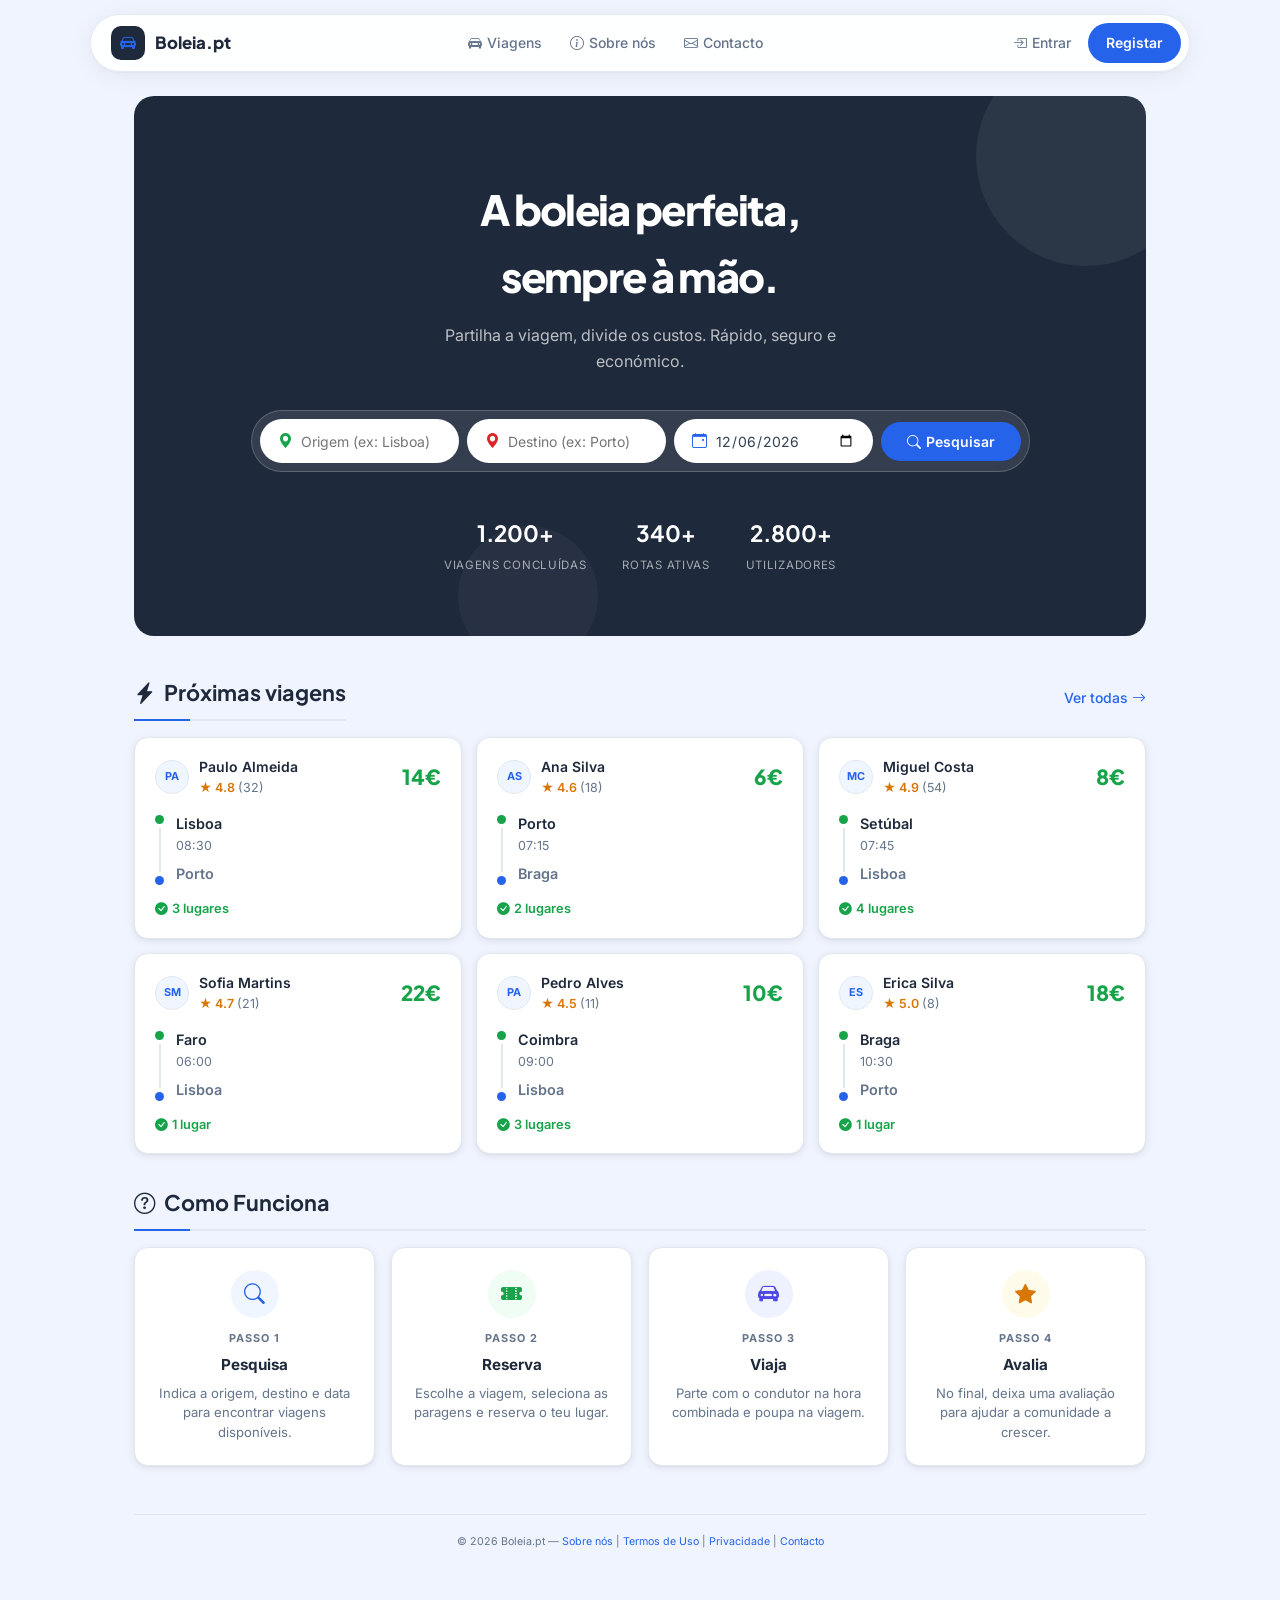
==== commit 1c2630e0: "frontend: ajustes de UI e melhorias nas páginas de admin, dashboards, perfil e autenticação" ====
--- a/frontend/index.html
+++ b/frontend/index.html
@@ -116,7 +116,8 @@
     </a>
     <div class="nav-links">
       <a href="#viagens" class="nav-item"><i class="bi bi-car-front-fill"></i> Viagens</a>
-      <a href="#como-funciona" class="nav-item"><i class="bi bi-question-circle"></i> Como Funciona</a>
+      <a href="sobre.html" class="nav-item"><i class="bi bi-info-circle"></i> Sobre nós</a>
+      <a href="contacto.html" class="nav-item"><i class="bi bi-envelope"></i> Contacto</a>
     </div>
     <div class="user-actions">
       <a href="login.html" class="nav-item"><i class="bi bi-box-arrow-in-right"></i> Entrar</a>
@@ -156,12 +157,7 @@
   <h2><i class="bi bi-lightning-charge-fill"></i> Próximas viagens</h2>
   <a href="login.html" style="font-size:0.875rem;color:var(--primary);text-decoration:none;font-weight:500">Ver todas <i class="bi bi-arrow-right"></i></a>
 </div>
-<div id="demo-notice" style="display:none">
-  <span class="demo-notice"><i class="bi bi-info-circle"></i> Exemplos de viagens — <a href="registo.html" style="color:var(--primary)">regista-te</a> para ver rotas reais</span>
-</div>
 <div id="tabela-viagens"></div>
-
-<hr>
 
 <h2 id="como-funciona" style="margin-bottom:16px"><i class="bi bi-question-circle"></i> Como Funciona</h2>
 <div class="how-grid">
@@ -191,10 +187,8 @@
   </div>
 </div>
 
-<hr>
-
 <footer>
-  <small>&copy; 2026 Boleia.pt — <a href="#">Termos de Uso</a> | <a href="#">Privacidade</a> | <a href="#">Contacto</a></small>
+  <small>&copy; 2026 Boleia.pt — <a href="sobre.html">Sobre nós</a> | <a href="#">Termos de Uso</a> | <a href="#">Privacidade</a> | <a href="contacto.html">Contacto</a></small>
 </footer>
 
 <script src="utils.js"></script>
@@ -212,12 +206,12 @@
   function esc(s) { return String(s||'').replace(/&/g,'&amp;').replace(/</g,'&lt;').replace(/>/g,'&gt;'); }
 
   const DEMO_ROUTES = [
-    { driver_name:'João Rodrigues', avg_rating:'4.8', total_trips:32, price_per_seat:'14', depart_time:'08:30', origem:'Lisboa', destino:'Porto',  total_seats:4, seats_taken:1, date:null },
+    { driver_name:'Paulo Almeida',  avg_rating:'4.8', total_trips:32, price_per_seat:'14', depart_time:'08:30', origem:'Lisboa', destino:'Porto',  total_seats:4, seats_taken:1, date:null },
     { driver_name:'Ana Silva',      avg_rating:'4.6', total_trips:18, price_per_seat:'6',  depart_time:'07:15', origem:'Porto',  destino:'Braga',  total_seats:3, seats_taken:1, date:null },
     { driver_name:'Miguel Costa',   avg_rating:'4.9', total_trips:54, price_per_seat:'8',  depart_time:'07:45', origem:'Setúbal',destino:'Lisboa', total_seats:4, seats_taken:0, date:null },
     { driver_name:'Sofia Martins',  avg_rating:'4.7', total_trips:21, price_per_seat:'22', depart_time:'06:00', origem:'Faro',   destino:'Lisboa', total_seats:2, seats_taken:1, date:null },
     { driver_name:'Pedro Alves',    avg_rating:'4.5', total_trips:11, price_per_seat:'10', depart_time:'09:00', origem:'Coimbra',destino:'Lisboa', total_seats:3, seats_taken:0, date:null },
-    { driver_name:'Mariana Fonseca',avg_rating:'5.0', total_trips:8,  price_per_seat:'18', depart_time:'10:30', origem:'Braga',  destino:'Porto',  total_seats:2, seats_taken:1, date:null },
+    { driver_name:'Erica Silva',    avg_rating:'5.0', total_trips:8,  price_per_seat:'18', depart_time:'10:30', origem:'Braga',  destino:'Porto',  total_seats:2, seats_taken:1, date:null },
   ];
 
   function renderCard(v, isDemo) {
@@ -258,7 +252,7 @@
       </div>
       <div class="rc-foot">
         <span class="rc-seats"><i class="bi bi-check-circle-fill"></i> ${livres} lugar${livres!==1?'es':''}</span>
-        ${v.date ? `<span class="rc-date">${fmtDate(v.date)}</span>` : '<span class="rc-date" style="color:var(--primary);font-size:0.75rem">Exemplo</span>'}
+        ${v.date ? `<span class="rc-date">${fmtDate(v.date)}</span>` : ''}
       </div>
     </div>`;
   }
@@ -284,23 +278,17 @@
       if (routes.length > 0) {
         div.innerHTML = `<div class="rc-grid">${routes.map(v => renderCard(v, false)).join('')}</div>`;
       } else {
-        document.getElementById('demo-notice').style.display = '';
         div.innerHTML = `<div class="rc-grid">${DEMO_ROUTES.map(v => renderCard(v, true)).join('')}</div>`;
       }
     } catch {
-      document.getElementById('demo-notice').style.display = '';
       div.innerHTML = `<div class="rc-grid">${DEMO_ROUTES.map(v => renderCard(v, true)).join('')}</div>`;
     }
   }
 
-  async function carregarStats() {
-    try {
-      const res  = await fetch('../backend/routes/public_stats.php');
-      const data = await res.json();
-      document.getElementById('stat-viagens').textContent = data.total_trips   || '—';
-      document.getElementById('stat-rotas').textContent   = data.active_routes || '—';
-      document.getElementById('stat-users').textContent   = data.total_users   || '—';
-    } catch {}
+  function carregarStats() {
+    document.getElementById('stat-viagens').textContent = '1.200+';
+    document.getElementById('stat-rotas').textContent   = '340+';
+    document.getElementById('stat-users').textContent   = '2.800+';
   }
 
   function pesquisarFromHero() {
--- a/frontend/style.css
+++ b/frontend/style.css
@@ -1,4 +1,4 @@
-@import url('https://fonts.googleapis.com/css2?family=Inter:wght@300;400;500;600;700&display=swap');
+@import url('https://fonts.googleapis.com/css2?family=Inter:wght@300;400;500;600;700&family=Plus+Jakarta+Sans:wght@600;700;800&display=swap');
 
 
 :root {
@@ -8,7 +8,7 @@
   --dark:           #1E293B;
   --text:           #334155;
   --muted:          #64748B;
-  --bg:             #F8FAFC;
+  --bg:             #F0F4FF;
   --surface:        #FFFFFF;
   --border:         #E2E8F0;
   --danger:         #DC2626;
@@ -18,8 +18,8 @@
   --warning:        #D97706;
   --warning-light:  #FFFBEB;
   --radius:         8px;
-  --shadow:         0 1px 3px rgba(0,0,0,.08), 0 1px 2px rgba(0,0,0,.04);
-  --shadow-md:      0 4px 12px rgba(0,0,0,.1), 0 2px 4px rgba(0,0,0,.06);
+  --shadow:         0 2px 8px rgba(0,0,0,.08), 0 1px 2px rgba(0,0,0,.04);
+  --shadow-md:      0 6px 20px rgba(0,0,0,.12), 0 2px 4px rgba(0,0,0,.06);
 }
 
 
@@ -33,7 +33,7 @@
   color: var(--text);
   max-width: 1060px;
   margin: 0 auto;
-  padding: 0 24px 64px;
+  padding: 96px 24px 64px;
 }
 
 
@@ -90,16 +90,16 @@
 nav a i { font-size: 0.95rem; }
 
 
-h1 { font-size: 1.5rem; font-weight: 700; color: var(--dark); letter-spacing: -0.02em; }
+h1 { font-size: 1.75rem; font-weight: 800; color: var(--dark); letter-spacing: -0.03em; }
 h2 {
-  font-size: 1.15rem; font-weight: 700; color: var(--dark);
-  margin: 28px 0 14px; padding-bottom: 10px;
+  font-size: 1.35rem; font-weight: 700; color: var(--dark);
+  margin: 22px 0 14px; padding-bottom: 10px;
   border-bottom: none;
   background: linear-gradient(90deg, var(--primary) 0, var(--primary) 56px, var(--border) 56px) no-repeat bottom / 100% 2px;
   display: flex; align-items: center; gap: 8px;
 }
-h3 { font-size: 1rem; font-weight: 600; color: var(--dark); margin: 20px 0 10px; }
-h4 { font-size: 0.9rem; font-weight: 600; color: var(--text); margin: 14px 0 8px; }
+h3 { font-size: 1.1rem; font-weight: 600; color: var(--dark); margin: 20px 0 10px; }
+h4 { font-size: 0.95rem; font-weight: 600; color: var(--text); margin: 14px 0 8px; }
 
 
 hr {
@@ -127,6 +127,7 @@
   font-weight: 500;
   font-family: inherit;
   cursor: pointer;
+  touch-action: manipulation;
   transition: background 150ms, transform 80ms;
 }
 button:hover { background: var(--primary-dark); }
@@ -153,14 +154,14 @@
   text-decoration: none;
   transition: background 150ms;
 }
-a.btn-ok  { background: var(--success-light); color: var(--success); }
-a.btn-ok:hover { background: #DCFCE7; color: var(--success); text-decoration: none; }
-a.btn-danger { background: var(--danger-light); color: var(--danger); }
-a.btn-danger:hover { background: #FECACA; color: var(--danger); text-decoration: none; }
-a.btn-info { background: var(--primary-light); color: var(--primary); }
-a.btn-info:hover { background: #DBEAFE; color: var(--primary-dark); text-decoration: none; }
-a.btn-muted { background: #F1F5F9; color: var(--muted); }
-a.btn-muted:hover { background: #E2E8F0; color: var(--text); text-decoration: none; }
+a.btn-ok, button.btn-ok  { background: var(--success-light); color: var(--success); }
+a.btn-ok:hover, button.btn-ok:hover { background: #DCFCE7; color: var(--success); text-decoration: none; }
+a.btn-danger, button.btn-danger { background: var(--danger-light); color: var(--danger); }
+a.btn-danger:hover, button.btn-danger:hover { background: #FECACA; color: var(--danger); text-decoration: none; }
+a.btn-info, button.btn-info { background: var(--primary-light); color: var(--primary); }
+a.btn-info:hover, button.btn-info:hover { background: #DBEAFE; color: var(--primary-dark); text-decoration: none; }
+a.btn-muted, button.btn-muted { background: #F1F5F9; color: var(--muted); }
+a.btn-muted:hover, button.btn-muted:hover { background: #E2E8F0; color: var(--text); text-decoration: none; }
 
 
 form label { display: block; font-weight: 500; font-size: 0.875rem; color: var(--text); margin-bottom: 4px; }
@@ -177,7 +178,7 @@
 form textarea {
   display: block;
   padding: 10px 13px;
-  min-height: 42px;
+  min-height: 44px;
   border: 1px solid var(--border);
   border-radius: var(--radius);
   font-size: 0.9rem;
@@ -344,8 +345,8 @@
 
 .tabs {
   display: flex;
-  gap: 2px;
-  border-bottom: 2px solid var(--border);
+  gap: 6px;
+  flex-wrap: wrap;
   margin: 20px 0 0;
   overflow-x: auto;
   -webkit-overflow-scrolling: touch;
@@ -356,26 +357,24 @@
   display: inline-flex;
   align-items: center;
   gap: 6px;
-  padding: 9px 16px;
-  border-radius: 6px 6px 0 0;
+  padding: 8px 18px;
+  border-radius: 99px;
   color: var(--muted);
   font-size: 0.875rem;
   font-weight: 500;
-  background: transparent;
-  border: none;
-  border-bottom: 2px solid transparent;
-  margin-bottom: -2px;
+  background: var(--bg);
+  border: 1.5px solid var(--border);
   cursor: pointer;
   text-decoration: none;
   white-space: nowrap;
-  transition: color 150ms, background 150ms;
+  transition: color 150ms, background 150ms, border-color 150ms;
   font-family: inherit;
 }
-.tab-btn:hover { color: var(--text); background: var(--bg); text-decoration: none; }
-.tab-btn.active { color: var(--primary); border-bottom-color: var(--primary); font-weight: 600; }
+.tab-btn:hover { color: var(--dark); background: var(--primary-light); border-color: var(--primary); text-decoration: none; }
+.tab-btn.active { color: #fff; background: var(--primary); border-color: var(--primary); font-weight: 600; }
 .tab-count {
-  background: #E2E8F0;
-  color: var(--muted);
+  background: rgba(0,0,0,0.08);
+  color: inherit;
   border-radius: 99px;
   font-size: 0.68rem;
   padding: 1px 6px;
@@ -383,7 +382,7 @@
   min-width: 18px;
   text-align: center;
 }
-.tab-btn.active .tab-count { background: var(--primary); color: #fff; }
+.tab-btn.active .tab-count { background: rgba(255,255,255,0.9); color: var(--primary); }
 .tab-panel { display: none; padding-top: 20px; }
 .tab-panel.active { display: block; }
 
@@ -493,13 +492,14 @@
 
 
 .hero {
-  background: linear-gradient(135deg, var(--primary) 0%, var(--primary-dark) 100%);
-  border-radius: 12px;
-  padding: 36px 32px;
-  margin: 20px 0;
+  background: linear-gradient(135deg, var(--dark) 0%, #1e293b 100%);
+  border-radius: 20px;
+  padding: 80px 40px 60px;
+  margin: 0 0 40px;
   color: #fff;
   position: relative;
   overflow: hidden;
+  text-align: center;
 }
 .hero::before {
   content: '';
@@ -520,29 +520,64 @@
   pointer-events: none;
 }
 .hero-title {
-  font-size: 1.55rem;
-  font-weight: 700;
+  font-size: 2.6rem;
+  font-weight: 800;
   color: #fff;
-  margin: 0 0 6px;
-  letter-spacing: -0.02em;
-  position: relative;
+  margin: 0 0 14px;
+  letter-spacing: -0.04em;
+  font-family: 'Plus Jakarta Sans', 'Inter', sans-serif;
 }
 .hero-sub {
-  color: rgba(255,255,255,0.82);
-  font-size: 0.95rem;
-  margin: 0 0 22px;
-  position: relative;
+  color: rgba(255,255,255,0.7);
+  font-size: 1rem;
+  margin: 0 auto 36px;
+  max-width: 480px;
+}
+.hero-search {
+  display: inline-flex;
+  align-items: center;
+  gap: 8px;
+  background: rgba(255,255,255,0.1);
+  backdrop-filter: blur(16px);
+  -webkit-backdrop-filter: blur(16px);
+  border: 1px solid rgba(255,255,255,0.2);
+  padding: 8px;
+  border-radius: 9999px;
+  flex-wrap: wrap;
+  justify-content: center;
+}
+.hero-search-input {
+  display: flex;
+  align-items: center;
+  gap: 8px;
+  background: #fff;
+  padding: 10px 18px;
+  border-radius: 9999px;
+}
+.hero-search-input i { color: var(--primary); flex-shrink: 0; }
+.hero-search-input input {
+  border: none;
+  outline: none;
+  font-family: inherit;
+  font-size: 0.875rem;
+  width: 140px;
+  background: transparent;
+  color: var(--text);
+  min-height: auto;
+  padding: 0;
+  max-width: none;
 }
 .hero-stats {
   display: flex;
-  gap: 28px;
+  gap: 36px;
   flex-wrap: wrap;
-  position: relative;
-}
-.hero-stat strong { font-size: 1.35rem; font-weight: 700; color: #fff; display: block; }
+  justify-content: center;
+  margin-top: 44px;
+}
+.hero-stat strong { font-size: 1.4rem; font-weight: 700; color: #fff; display: block; font-family: 'Plus Jakarta Sans', 'Inter', sans-serif; }
 .hero-stat span {
   font-size: 0.72rem;
-  color: rgba(255,255,255,0.7);
+  color: rgba(255,255,255,0.6);
   text-transform: uppercase;
   letter-spacing: 0.06em;
 }
@@ -682,13 +717,6 @@
   .tab-btn { padding: 8px 12px; font-size: 0.82rem; }
 }
 
-@media (prefers-reduced-motion: reduce) {
-  .skeleton, .toast, .toast.out, .modal-overlay,
-  .modal-overlay .modal-box, .spinner {
-    animation: none !important;
-    transition: none !important;
-  }
-}
 
 
 
@@ -854,17 +882,368 @@
 
 @media (max-width: 640px) {
   nav { margin: 6px -12px 0; padding: 5px 12px; }
-  body { padding: 0 12px 40px; }
-  h2 { font-size: 1.05rem; }
-  .hero-title { font-size: 1.15rem; }
+  body { padding: 96px 12px 40px; }
+  h2 { font-size: 1.15rem; }
+  .hero-title { font-size: 1.8rem; }
+  .hero-sub { font-size: 0.9rem; }
   thead th { font-size: 0.68rem; padding: 9px 10px; }
   td { padding: 9px 10px; }
 }
 
 @media (prefers-reduced-motion: reduce) {
-  .fade-up, .fade-in, .tab-panel.active,
-  a.back-link i, .caixa {
-    animation: none !important;
-    transition: none !important;
+  *, *::before, *::after {
+    animation-duration: 0.01ms !important;
+    animation-iteration-count: 1 !important;
+    transition-duration: 0.01ms !important;
+    scroll-behavior: auto !important;
   }
 }
+
+
+/* =========================================================
+   REDESIGN: Floating Navbar, Cards, Auth
+   ========================================================= */
+
+h1, h2, h3 { font-family: 'Plus Jakarta Sans', 'Inter', system-ui, sans-serif; }
+
+/* --- Floating Navbar --- */
+.navbar-wrapper {
+  position: fixed;
+  top: 14px;
+  left: 0;
+  right: 0;
+  z-index: 1000;
+  padding: 0 20px;
+  pointer-events: none;
+}
+.navbar {
+  max-width: 1100px;
+  margin: 0 auto;
+  background: rgba(255, 255, 255, 0.92);
+  backdrop-filter: blur(14px);
+  -webkit-backdrop-filter: blur(14px);
+  border: 1px solid rgba(226, 232, 240, 0.9);
+  border-radius: 9999px;
+  box-shadow: 0 4px 24px rgba(0,0,0,0.06), 0 1px 2px rgba(0,0,0,0.04);
+  padding: 8px 8px 8px 20px;
+  display: flex;
+  align-items: center;
+  justify-content: space-between;
+  gap: 8px;
+  pointer-events: auto;
+}
+.brand {
+  display: flex;
+  align-items: center;
+  gap: 10px;
+  font-weight: 800;
+  font-size: 1.05rem;
+  color: var(--dark);
+  text-decoration: none;
+  white-space: nowrap;
+  font-family: 'Plus Jakarta Sans', 'Inter', sans-serif;
+  flex-shrink: 0;
+}
+.brand:hover { color: var(--primary); text-decoration: none; }
+.brand-icon {
+  width: 34px;
+  height: 34px;
+  border-radius: 10px;
+  background: var(--dark);
+  color: var(--primary);
+  display: flex;
+  align-items: center;
+  justify-content: center;
+  font-size: 1rem;
+  flex-shrink: 0;
+}
+.nav-links {
+  display: flex;
+  gap: 2px;
+  align-items: center;
+  flex: 1;
+  justify-content: center;
+}
+.nav-item {
+  display: inline-flex;
+  align-items: center;
+  gap: 5px;
+  padding: 7px 13px;
+  border-radius: 9999px;
+  font-size: 0.875rem;
+  font-weight: 500;
+  color: var(--muted);
+  text-decoration: none;
+  transition: background 150ms, color 150ms;
+  white-space: nowrap;
+  cursor: pointer;
+  background: none;
+  border: none;
+  font-family: inherit;
+}
+.nav-item:hover { background: var(--primary-light); color: var(--primary); text-decoration: none; }
+.nav-item.nav-active { background: var(--primary-light); color: var(--primary); font-weight: 600; }
+.user-actions {
+  display: flex;
+  align-items: center;
+  gap: 4px;
+  flex-shrink: 0;
+}
+.user-greeting {
+  font-size: 0.83rem;
+  color: var(--muted);
+  padding: 7px 10px;
+  white-space: nowrap;
+}
+.user-greeting b { color: var(--dark); }
+.nav-btn {
+  display: inline-flex;
+  align-items: center;
+  gap: 5px;
+  padding: 9px 18px;
+  border-radius: 9999px;
+  font-size: 0.875rem;
+  font-weight: 600;
+  background: var(--primary);
+  color: #fff !important;
+  text-decoration: none !important;
+  transition: background 150ms, transform 80ms;
+  font-family: inherit;
+  border: none;
+  cursor: pointer;
+  white-space: nowrap;
+}
+.nav-btn:hover { background: var(--primary-dark); transform: none; text-decoration: none; }
+.nav-btn:active { transform: scale(0.97); }
+
+@media (max-width: 700px) {
+  .navbar-wrapper { top: 10px; padding: 0 10px; }
+  .navbar { padding: 7px 7px 7px 14px; }
+  .nav-links { display: none; }
+  .user-greeting { display: none; }
+}
+
+/* --- Auth Card --- */
+.auth-card {
+  background: var(--surface);
+  border: 1px solid var(--border);
+  border-radius: 20px;
+  text-align: center;
+  box-shadow: 0 8px 32px rgba(0,0,0,0.07);
+  padding: 40px;
+  max-width: 420px;
+  margin: 0 auto;
+}
+.auth-icon {
+  width: 52px;
+  height: 52px;
+  border-radius: 14px;
+  background: var(--dark);
+  color: var(--primary);
+  display: flex;
+  align-items: center;
+  justify-content: center;
+  font-size: 1.5rem;
+  margin: 0 auto 24px;
+}
+.auth-card h2 {
+  font-size: 1.6rem;
+  margin-bottom: 8px;
+  border: none;
+  background: none;
+  padding: 0;
+  justify-content: center;
+}
+.auth-subtitle {
+  color: var(--muted);
+  margin-bottom: 28px;
+  font-size: 0.9rem;
+}
+.auth-card .form-group { margin-bottom: 16px; }
+.auth-card label {
+  display: block;
+  font-weight: 600;
+  font-size: 0.875rem;
+  color: var(--dark);
+  margin-bottom: 6px;
+  text-align: left;
+}
+.auth-card input, .auth-card select, .auth-card textarea { max-width: 100%; border-radius: 10px; text-align: left; }
+.auth-name-row { display: grid; grid-template-columns: 1fr 1fr; gap: 12px; margin-bottom: 16px; }
+.btn-submit {
+  width: 100%;
+  justify-content: center;
+  padding: 14px 24px;
+  border-radius: 99px;
+  border-radius: 9999px;
+  font-size: 0.95rem;
+  font-weight: 600;
+  margin-top: 8px;
+}
+.auth-footer {
+  margin-top: 24px;
+  text-align: center;
+  font-size: 0.875rem;
+  color: var(--muted);
+}
+@media (max-width: 480px) {
+  .auth-card { padding: 28px 20px; border-radius: 16px; }
+}
+
+/* --- Premium Trip Cards --- */
+.trip-cards {
+  display: grid;
+  grid-template-columns: repeat(auto-fill, minmax(300px, 1fr));
+  gap: 18px;
+  margin-top: 8px;
+}
+.premium-card {
+  background: var(--surface);
+  border: 1px solid var(--border);
+  border-radius: 16px;
+  padding: 20px;
+  box-shadow: var(--shadow);
+  transition: transform 200ms ease, box-shadow 200ms ease, border-color 200ms;
+  cursor: pointer;
+  display: block;
+  text-decoration: none;
+  color: inherit;
+}
+.premium-card:hover {
+  transform: translateY(-3px);
+  box-shadow: var(--shadow-md);
+  border-color: #CBD5E1;
+  text-decoration: none;
+  color: inherit;
+}
+.card-header {
+  display: flex;
+  justify-content: space-between;
+  align-items: flex-start;
+  margin-bottom: 14px;
+}
+.driver-info {
+  display: flex;
+  align-items: center;
+  gap: 10px;
+}
+.driver-avatar {
+  width: 42px;
+  height: 42px;
+  border-radius: 50%;
+  background: var(--primary-light);
+  color: var(--primary);
+  display: flex;
+  align-items: center;
+  justify-content: center;
+  font-size: 1.2rem;
+  flex-shrink: 0;
+}
+.driver-name { font-weight: 600; color: var(--dark); font-size: 0.9rem; }
+.rating-tag {
+  display: inline-flex;
+  align-items: center;
+  gap: 3px;
+  background: #FFFBEB;
+  color: #B45309;
+  padding: 2px 8px;
+  border-radius: 6px;
+  font-size: 0.72rem;
+  font-weight: 600;
+  margin-top: 3px;
+}
+.card-price {
+  font-family: 'Plus Jakarta Sans', 'Inter', sans-serif;
+  font-size: 1.4rem;
+  font-weight: 800;
+  color: var(--primary);
+  line-height: 1;
+}
+.card-price small { font-size: 0.75rem; font-weight: 500; color: var(--muted); }
+
+/* Route Timeline inside cards */
+.route-timeline {
+  position: relative;
+  padding-left: 20px;
+  margin: 14px 0 16px;
+}
+.route-timeline::before {
+  content: '';
+  position: absolute;
+  left: 4px;
+  top: 8px;
+  bottom: 8px;
+  width: 2px;
+  background: var(--border);
+  border-radius: 2px;
+}
+.route-point {
+  position: relative;
+  margin-bottom: 12px;
+  display: flex;
+  align-items: baseline;
+  gap: 10px;
+}
+.route-point:last-child { margin-bottom: 0; }
+.route-point::before {
+  content: '';
+  position: absolute;
+  left: -20px;
+  top: 5px;
+  width: 10px;
+  height: 10px;
+  border-radius: 50%;
+  background: var(--surface);
+  border: 2px solid var(--primary);
+  z-index: 2;
+}
+.route-point.end::before { background: var(--primary); }
+.route-time {
+  font-weight: 700;
+  font-size: 0.875rem;
+  color: var(--dark);
+  min-width: 42px;
+  flex-shrink: 0;
+}
+.route-addr {
+  font-size: 0.875rem;
+  color: var(--muted);
+  overflow: hidden;
+  text-overflow: ellipsis;
+  white-space: nowrap;
+}
+.card-footer-row {
+  display: flex;
+  align-items: center;
+  justify-content: space-between;
+  padding-top: 12px;
+  border-top: 1px solid var(--border);
+}
+.seats-badge {
+  font-size: 0.82rem;
+  font-weight: 500;
+  color: var(--muted);
+}
+.seats-badge b { color: var(--dark); }
+.card-action-btn {
+  display: inline-flex;
+  align-items: center;
+  gap: 4px;
+  padding: 6px 14px;
+  border-radius: 9999px;
+  font-size: 0.8rem;
+  font-weight: 600;
+  background: var(--primary-light);
+  color: var(--primary);
+  transition: background 150ms;
+  border: none;
+  cursor: pointer;
+  font-family: inherit;
+}
+.card-action-btn:hover { background: #DBEAFE; }
+
+@media (max-width: 640px) {
+  .hero { padding: 60px 20px 40px; }
+  .hero-search { flex-direction: column; border-radius: 16px; }
+  .trip-cards { grid-template-columns: 1fr; }
+}
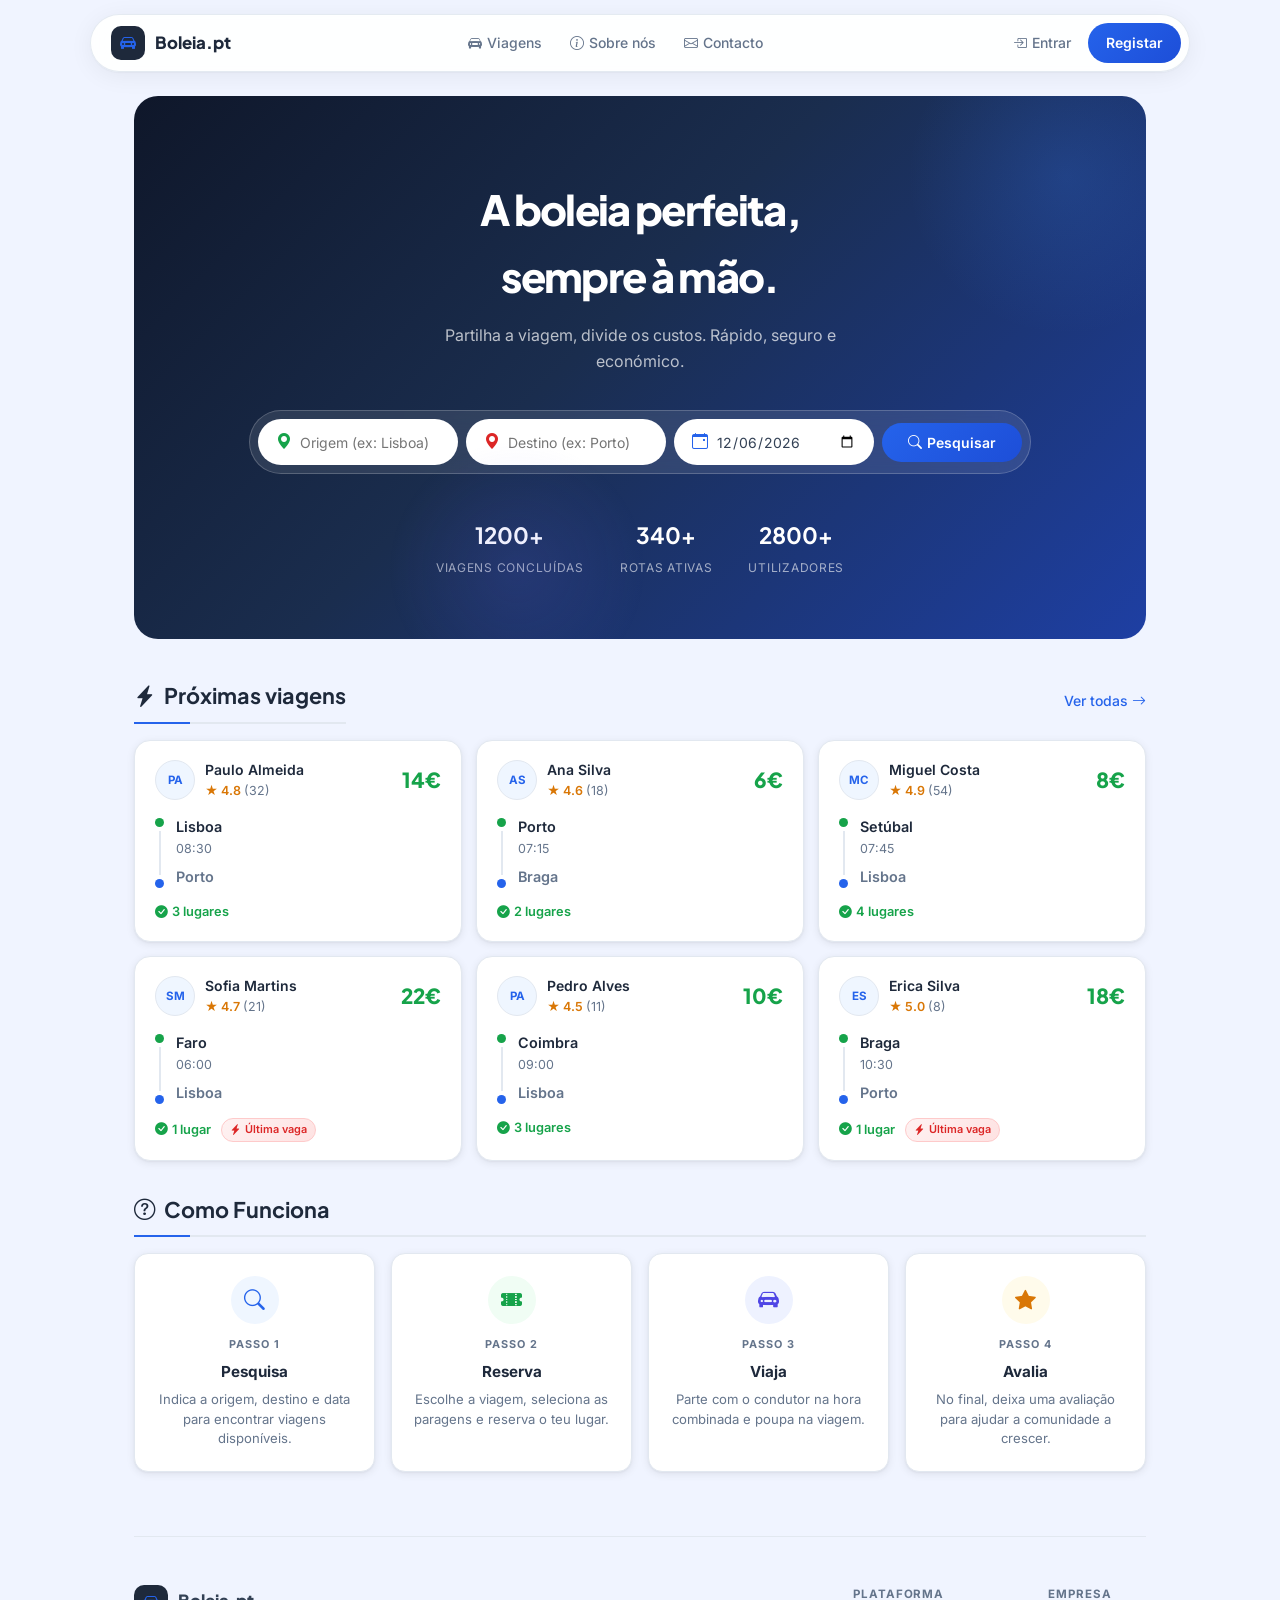
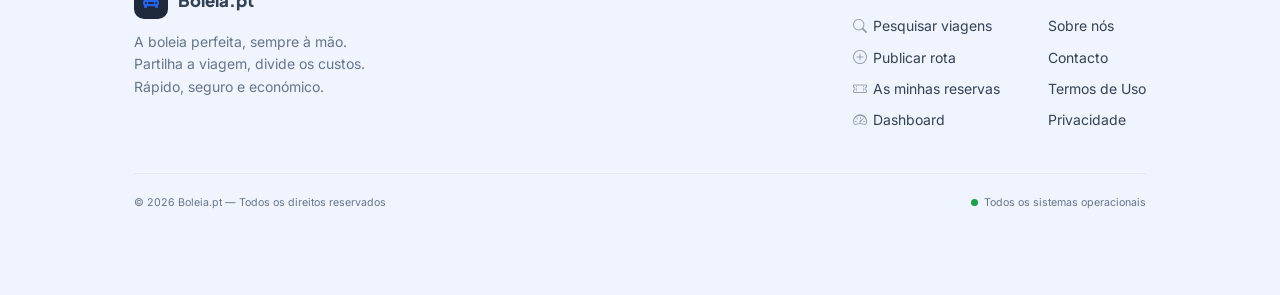
==== commit 66fe75ab: "frontend: painel de estatísticas com gráficos no admin e melhorias de UI" ====
--- a/frontend/index.html
+++ b/frontend/index.html
@@ -27,23 +27,23 @@
     .rc {
       background: var(--surface);
       border: 1px solid var(--border);
-      border-radius: 14px;
+      border-radius: 16px;
       padding: 18px 20px;
       box-shadow: var(--shadow);
       cursor: pointer;
-      transition: box-shadow 150ms, border-color 150ms;
+      transition: box-shadow 200ms ease-out, border-color 200ms, transform 200ms ease-out;
       display: flex;
       flex-direction: column;
       gap: 14px;
     }
-    .rc:hover { box-shadow: var(--shadow-md); border-color: var(--primary); }
+    .rc:hover { box-shadow: var(--shadow-md); border-color: var(--primary); transform: translateY(-3px); }
     .rc-top { display: flex; align-items: center; justify-content: space-between; gap: 12px; }
     .rc-driver { display: flex; align-items: center; gap: 10px; }
     .rc-av {
-      width: 34px; height: 34px; border-radius: 50%;
+      width: 40px; height: 40px; border-radius: 50%;
       background: var(--primary-light); color: var(--primary);
       display: flex; align-items: center; justify-content: center;
-      font-size: 0.68rem; font-weight: 700; flex-shrink: 0; overflow: hidden;
+      font-size: 0.72rem; font-weight: 700; flex-shrink: 0; overflow: hidden;
       border: 1.5px solid var(--border);
     }
     .rc-av img { width: 100%; height: 100%; object-fit: cover; }
@@ -187,8 +187,39 @@
   </div>
 </div>
 
-<footer>
-  <small>&copy; 2026 Boleia.pt — <a href="sobre.html">Sobre nós</a> | <a href="#">Termos de Uso</a> | <a href="#">Privacidade</a> | <a href="contacto.html">Contacto</a></small>
+<footer class="site-footer">
+  <div class="footer-inner">
+    <div class="footer-brand">
+      <a class="brand" href="index.html" style="color:inherit;text-decoration:none">
+        <div class="brand-icon"><i class="bi bi-car-front-fill"></i></div>
+        Boleia.pt
+      </a>
+      <p class="footer-tagline">A boleia perfeita, sempre à mão. Partilha a viagem, divide os custos. Rápido, seguro e económico.</p>
+    </div>
+    <div class="footer-cols">
+      <div class="footer-col">
+        <div class="footer-col-title">Plataforma</div>
+        <a href="pesquisa.html"><i class="bi bi-search" style="margin-right:6px;opacity:.5"></i>Pesquisar viagens</a>
+        <a href="publicar.html"><i class="bi bi-plus-circle" style="margin-right:6px;opacity:.5"></i>Publicar rota</a>
+        <a href="reservas.html"><i class="bi bi-ticket-perforated" style="margin-right:6px;opacity:.5"></i>As minhas reservas</a>
+        <a href="dashboard.html"><i class="bi bi-speedometer2" style="margin-right:6px;opacity:.5"></i>Dashboard</a>
+      </div>
+      <div class="footer-col">
+        <div class="footer-col-title">Empresa</div>
+        <a href="sobre.html">Sobre nós</a>
+        <a href="contacto.html">Contacto</a>
+        <a href="#">Termos de Uso</a>
+        <a href="#">Privacidade</a>
+      </div>
+    </div>
+  </div>
+  <div class="footer-bottom">
+    <small>&copy; 2026 Boleia.pt — Todos os direitos reservados</small>
+    <small style="display:flex;align-items:center;gap:6px">
+      <span style="width:7px;height:7px;border-radius:50%;background:var(--success);display:inline-block"></span>
+      Todos os sistemas operacionais
+    </small>
+  </div>
 </footer>
 
 <script src="utils.js"></script>
@@ -224,6 +255,10 @@
       : initials;
     const origem  = (v.origem||'—').split(',')[0].trim();
     const destino = (v.destino||'—').split(',')[0].trim();
+
+    const urgency = livres <= 1
+      ? `<span class="badge badge-hot" style="font-size:0.68rem;padding:2px 8px;margin-left:6px"><i class="bi bi-lightning-charge-fill"></i> Última vaga</span>`
+      : '';
 
     return `<div class="rc" onclick="location.href='${isDemo ? 'registo.html' : 'login.html'}'">
       <div class="rc-top">
@@ -251,7 +286,7 @@
         </div>
       </div>
       <div class="rc-foot">
-        <span class="rc-seats"><i class="bi bi-check-circle-fill"></i> ${livres} lugar${livres!==1?'es':''}</span>
+        <span class="rc-seats"><i class="bi bi-check-circle-fill"></i> ${livres} lugar${livres!==1?'es':''}${urgency}</span>
         ${v.date ? `<span class="rc-date">${fmtDate(v.date)}</span>` : ''}
       </div>
     </div>`;
@@ -285,10 +320,34 @@
     }
   }
 
+  function countUp(id, finalText, duration = 1400) {
+    const el = document.getElementById(id);
+    if (!el) return;
+    const num    = parseInt(finalText.replace(/\./g, '').replace(/[^\d]/g, ''));
+    const suffix = finalText.replace(/^[\d.,\s]+/, '').trim();
+    let start = null;
+    function step(ts) {
+      if (!start) start = ts;
+      const p = Math.min((ts - start) / duration, 1);
+      const eased = 1 - Math.pow(1 - p, 3);
+      el.textContent = Math.round(eased * num).toLocaleString('pt-PT') + suffix;
+      if (p < 1) requestAnimationFrame(step);
+    }
+    requestAnimationFrame(step);
+  }
+
   function carregarStats() {
-    document.getElementById('stat-viagens').textContent = '1.200+';
-    document.getElementById('stat-rotas').textContent   = '340+';
-    document.getElementById('stat-users').textContent   = '2.800+';
+    const heroStats = document.querySelector('.hero-stats');
+    if (!heroStats) return;
+    const obs = new IntersectionObserver((entries) => {
+      if (entries[0].isIntersecting) {
+        countUp('stat-viagens', '1.200+');
+        countUp('stat-rotas',   '340+');
+        countUp('stat-users',   '2.800+');
+        obs.disconnect();
+      }
+    }, { threshold: 0.4 });
+    obs.observe(heroStats);
   }
 
   function pesquisarFromHero() {
@@ -311,6 +370,14 @@
 
   carregarViagens();
   carregarStats();
+
+  // Navbar scroll shadow
+  const _navbar = document.querySelector('.navbar');
+  if (_navbar) {
+    window.addEventListener('scroll', () => {
+      _navbar.classList.toggle('scrolled', window.scrollY > 24);
+    }, { passive: true });
+  }
 </script>
 
 </body>
--- a/frontend/style.css
+++ b/frontend/style.css
@@ -17,7 +17,7 @@
   --success-light:  #F0FDF4;
   --warning:        #D97706;
   --warning-light:  #FFFBEB;
-  --radius:         8px;
+  --radius:         10px;
   --shadow:         0 2px 8px rgba(0,0,0,.08), 0 1px 2px rgba(0,0,0,.04);
   --shadow-md:      0 6px 20px rgba(0,0,0,.12), 0 2px 4px rgba(0,0,0,.06);
 }
@@ -27,7 +27,7 @@
 
 body {
   font-family: 'Inter', system-ui, Arial, sans-serif;
-  font-size: 15px;
+  font-size: 16px;
   line-height: 1.6;
   background: var(--bg);
   color: var(--text);
@@ -118,7 +118,7 @@
   display: inline-flex;
   align-items: center;
   gap: 6px;
-  background: var(--primary);
+  background: linear-gradient(135deg, var(--primary) 0%, var(--primary-dark) 100%);
   color: #fff;
   border: none;
   padding: 8px 18px;
@@ -128,25 +128,26 @@
   font-family: inherit;
   cursor: pointer;
   touch-action: manipulation;
-  transition: background 150ms, transform 80ms;
-}
-button:hover { background: var(--primary-dark); }
-button:active { transform: scale(0.98); }
-button:disabled { opacity: 0.5; cursor: not-allowed; transform: none; }
+  transition: background 150ms, transform 120ms ease, box-shadow 150ms;
+}
+button:hover { background: linear-gradient(135deg, #2563EB 0%, #1e40af 100%); transform: translateY(-1px); box-shadow: 0 4px 14px rgba(37,99,235,.35); }
+button:active { transform: scale(0.98) translateY(0); box-shadow: none; }
+button:disabled { opacity: 0.5; cursor: not-allowed; transform: none; box-shadow: none; }
 
 button[type="button"] {
   background: var(--surface);
   color: var(--text);
   border: 1px solid var(--border);
 }
-button[type="button"]:hover { background: var(--bg); border-color: var(--primary); color: var(--primary); }
+button[type="button"]:hover { background: var(--bg); border-color: var(--primary); color: var(--primary); transform: translateY(-1px); box-shadow: 0 2px 8px rgba(37,99,235,.1); }
 
 
 a.btn-sm {
   display: inline-flex;
   align-items: center;
   gap: 4px;
-  padding: 3px 10px;
+  padding: 5px 10px;
+  min-height: 36px;
   border-radius: 6px;
   font-size: 0.8rem;
   font-weight: 500;
@@ -222,7 +223,7 @@
   padding: 11px 14px;
   text-align: left;
   font-weight: 600;
-  font-size: 0.72rem;
+  font-size: 0.75rem;
   text-transform: uppercase;
   letter-spacing: 0.06em;
   white-space: nowrap;
@@ -245,7 +246,7 @@
   gap: 4px;
   padding: 2px 9px;
   border-radius: 99px;
-  font-size: 0.72rem;
+  font-size: 0.75rem;
   font-weight: 600;
   white-space: nowrap;
 }
@@ -319,13 +320,6 @@
 }
 
 
-@media (max-width: 640px) {
-  body { padding: 0 12px 32px; }
-  table { font-size: 0.8rem; }
-  td, thead th { padding: 8px 10px; }
-  form input, form select, form textarea { max-width: 100%; }
-  nav a { font-size: 0.8rem; padding: 4px 8px; }
-}
 
 
 :focus-visible {
@@ -408,7 +402,7 @@
 .stat-card.c-warning  { border-left-color: var(--warning); }
 .stat-card.c-muted    { border-left-color: var(--muted); }
 .stat-label {
-  font-size: 0.72rem;
+  font-size: 0.75rem;
   font-weight: 600;
   color: var(--muted);
   text-transform: uppercase;
@@ -492,8 +486,8 @@
 
 
 .hero {
-  background: linear-gradient(135deg, var(--dark) 0%, #1e293b 100%);
-  border-radius: 20px;
+  background: linear-gradient(135deg, #0F172A 0%, #1a2d4e 45%, #1e3fa3 100%);
+  border-radius: 24px;
   padding: 80px 40px 60px;
   margin: 0 0 40px;
   color: #fff;
@@ -504,18 +498,18 @@
 .hero::before {
   content: '';
   position: absolute;
-  top: -50px; right: -50px;
-  width: 220px; height: 220px;
-  background: rgba(255,255,255,0.06);
+  top: -80px; right: -80px;
+  width: 320px; height: 320px;
+  background: radial-gradient(circle, rgba(59,130,246,0.18) 0%, transparent 70%);
   border-radius: 50%;
   pointer-events: none;
 }
 .hero::after {
   content: '';
   position: absolute;
-  bottom: -30px; left: 32%;
-  width: 140px; height: 140px;
-  background: rgba(255,255,255,0.04);
+  bottom: -60px; left: 25%;
+  width: 260px; height: 260px;
+  background: radial-gradient(circle, rgba(99,102,241,0.14) 0%, transparent 70%);
   border-radius: 50%;
   pointer-events: none;
 }
@@ -576,7 +570,7 @@
 }
 .hero-stat strong { font-size: 1.4rem; font-weight: 700; color: #fff; display: block; font-family: 'Plus Jakarta Sans', 'Inter', sans-serif; }
 .hero-stat span {
-  font-size: 0.72rem;
+  font-size: 0.75rem;
   color: rgba(255,255,255,0.6);
   text-transform: uppercase;
   letter-spacing: 0.06em;
@@ -886,8 +880,10 @@
   h2 { font-size: 1.15rem; }
   .hero-title { font-size: 1.8rem; }
   .hero-sub { font-size: 0.9rem; }
-  thead th { font-size: 0.68rem; padding: 9px 10px; }
+  table { font-size: 0.8rem; }
+  thead th { font-size: 0.75rem; padding: 9px 10px; }
   td { padding: 9px 10px; }
+  form input, form select, form textarea { max-width: 100%; }
 }
 
 @media (prefers-reduced-motion: reduce) {
@@ -1004,17 +1000,17 @@
   border-radius: 9999px;
   font-size: 0.875rem;
   font-weight: 600;
-  background: var(--primary);
+  background: linear-gradient(135deg, var(--primary) 0%, var(--primary-dark) 100%);
   color: #fff !important;
   text-decoration: none !important;
-  transition: background 150ms, transform 80ms;
+  transition: background 150ms, transform 120ms ease, box-shadow 150ms;
   font-family: inherit;
   border: none;
   cursor: pointer;
   white-space: nowrap;
 }
-.nav-btn:hover { background: var(--primary-dark); transform: none; text-decoration: none; }
-.nav-btn:active { transform: scale(0.97); }
+.nav-btn:hover { background: linear-gradient(135deg, #2563EB 0%, #1e40af 100%); transform: translateY(-1px); box-shadow: 0 4px 14px rgba(37,99,235,.35); text-decoration: none; }
+.nav-btn:active { transform: scale(0.97) translateY(0); box-shadow: none; }
 
 @media (max-width: 700px) {
   .navbar-wrapper { top: 10px; padding: 0 10px; }
@@ -1022,6 +1018,179 @@
   .nav-links { display: none; }
   .user-greeting { display: none; }
 }
+
+.nav-hamburger {
+  display: none;
+  align-items: center;
+  justify-content: center;
+  background: none;
+  border: none;
+  padding: 0;
+  width: 40px;
+  height: 40px;
+  min-width: 40px;
+  border-radius: 10px;
+  cursor: pointer;
+  color: var(--text);
+  font-size: 1.3rem;
+  transition: background 150ms, color 150ms;
+  font-family: inherit;
+}
+.nav-hamburger:hover { background: var(--bg); color: var(--primary); }
+@media (max-width: 700px) { .nav-hamburger { display: inline-flex; } }
+
+.mobile-menu {
+  display: none;
+  position: fixed;
+  inset: 0;
+  z-index: 999;
+}
+.mobile-menu.open { display: block; }
+.mobile-menu-overlay {
+  position: absolute;
+  inset: 0;
+  background: rgba(15,23,42,0.4);
+  backdrop-filter: blur(3px);
+  -webkit-backdrop-filter: blur(3px);
+  animation: fade-in 150ms ease;
+}
+.mobile-menu-panel {
+  position: absolute;
+  top: 72px;
+  left: 10px;
+  right: 10px;
+  background: var(--surface);
+  border: 1px solid var(--border);
+  border-radius: 18px;
+  box-shadow: 0 8px 32px rgba(0,0,0,0.12);
+  padding: 8px;
+  animation: scale-in 180ms cubic-bezier(0.34,1.1,0.64,1);
+}
+.mobile-menu-panel a,
+.mobile-menu-panel button.nav-item {
+  display: flex;
+  align-items: center;
+  gap: 10px;
+  padding: 13px 16px;
+  border-radius: 12px;
+  color: var(--text);
+  font-size: 0.9rem;
+  font-weight: 500;
+  text-decoration: none;
+  width: 100%;
+  min-height: 44px;
+  transition: background 120ms;
+  border: none;
+  background: none;
+  cursor: pointer;
+  font-family: inherit;
+}
+.mobile-menu-panel a:hover,
+.mobile-menu-panel button.nav-item:hover { background: var(--bg); color: var(--primary); text-decoration: none; }
+.mobile-menu-panel a.nav-active,
+.mobile-menu-panel button.nav-item.nav-active { background: var(--primary-light); color: var(--primary); font-weight: 600; }
+.mobile-menu-divider { height: 1px; background: var(--border); margin: 6px 8px; }
+.mobile-menu-panel .nav-btn {
+  margin: 4px 0;
+  border-radius: 12px;
+  justify-content: flex-start;
+  width: 100%;
+}
+
+
+/* --- Navbar scroll shadow --- */
+.navbar.scrolled {
+  box-shadow: 0 6px 28px rgba(0,0,0,.12), 0 1px 3px rgba(0,0,0,.08);
+}
+
+
+/* --- Badge hot (últimas vagas) --- */
+.badge-hot {
+  background: linear-gradient(135deg, #FEF2F2 0%, #FEE2E2 100%);
+  color: var(--danger);
+  border: 1px solid #FECACA;
+  animation: pulse-badge 2s ease-in-out infinite;
+}
+@keyframes pulse-badge {
+  0%, 100% { opacity: 1; }
+  50% { opacity: 0.7; }
+}
+
+
+/* --- Stat icon --- */
+.stat-icon {
+  width: 36px; height: 36px;
+  border-radius: 10px;
+  display: flex; align-items: center; justify-content: center;
+  font-size: 1.1rem;
+  margin-bottom: 10px;
+}
+.stat-card.c-primary .stat-icon { background: var(--primary-light); color: var(--primary); }
+.stat-card.c-success  .stat-icon { background: var(--success-light); color: var(--success); }
+.stat-card.c-warning  .stat-icon { background: var(--warning-light); color: var(--warning); }
+.stat-card.c-muted    .stat-icon { background: #F1F5F9; color: var(--muted); }
+
+
+/* --- Footer multi-column --- */
+footer.site-footer {
+  margin-top: 64px;
+  border-top: 1px solid var(--border);
+  padding-top: 48px;
+  color: var(--text);
+  font-size: 0.875rem;
+  text-align: left;
+}
+.footer-inner {
+  display: flex;
+  gap: 48px;
+  flex-wrap: wrap;
+  margin-bottom: 32px;
+  align-items: flex-start;
+}
+.footer-brand { flex: 1; min-width: 220px; }
+.footer-tagline {
+  font-size: 0.875rem;
+  color: var(--muted);
+  margin-top: 12px;
+  max-width: 260px;
+  line-height: 1.6;
+}
+.footer-cols { display: flex; gap: 48px; flex-wrap: wrap; }
+.footer-col-title {
+  font-size: 0.72rem;
+  font-weight: 700;
+  text-transform: uppercase;
+  letter-spacing: 0.08em;
+  color: var(--muted);
+  margin-bottom: 12px;
+}
+.footer-col a {
+  display: block;
+  font-size: 0.875rem;
+  color: var(--text);
+  margin-bottom: 9px;
+  text-decoration: none;
+  transition: color 150ms;
+}
+.footer-col a:hover { color: var(--primary); }
+.footer-bottom {
+  border-top: 1px solid var(--border);
+  padding: 20px 0;
+  display: flex;
+  align-items: center;
+  justify-content: space-between;
+  flex-wrap: wrap;
+  gap: 8px;
+  color: var(--muted);
+  font-size: 0.8rem;
+}
+@media (max-width: 640px) {
+  .footer-inner { gap: 28px; }
+  .footer-cols { gap: 28px; }
+  .footer-bottom { justify-content: center; text-align: center; }
+}
+
+
 
 /* --- Auth Card --- */
 .auth-card {
@@ -1074,7 +1243,6 @@
   width: 100%;
   justify-content: center;
   padding: 14px 24px;
-  border-radius: 99px;
   border-radius: 9999px;
   font-size: 0.95rem;
   font-weight: 600;
@@ -1158,6 +1326,7 @@
   font-weight: 800;
   color: var(--primary);
   line-height: 1;
+  font-variant-numeric: tabular-nums;
 }
 .card-price small { font-size: 0.75rem; font-weight: 500; color: var(--muted); }
 
